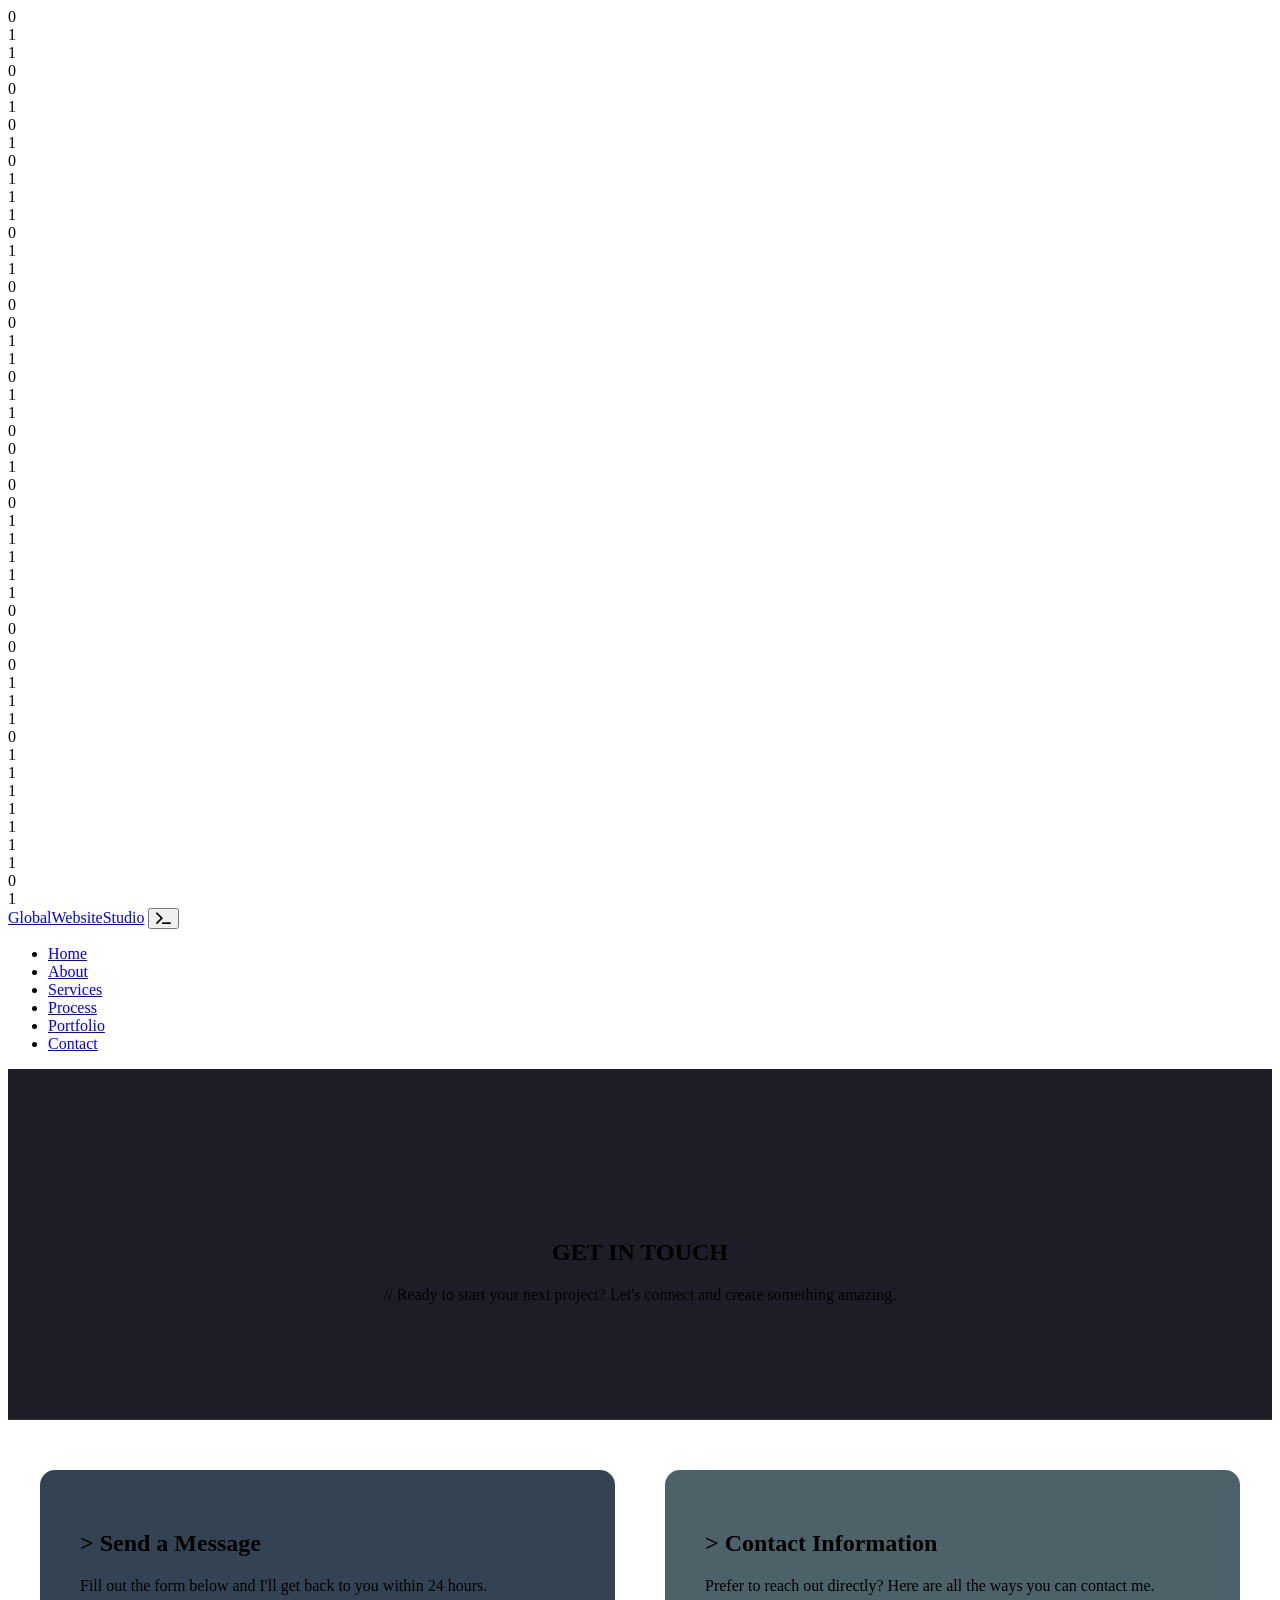
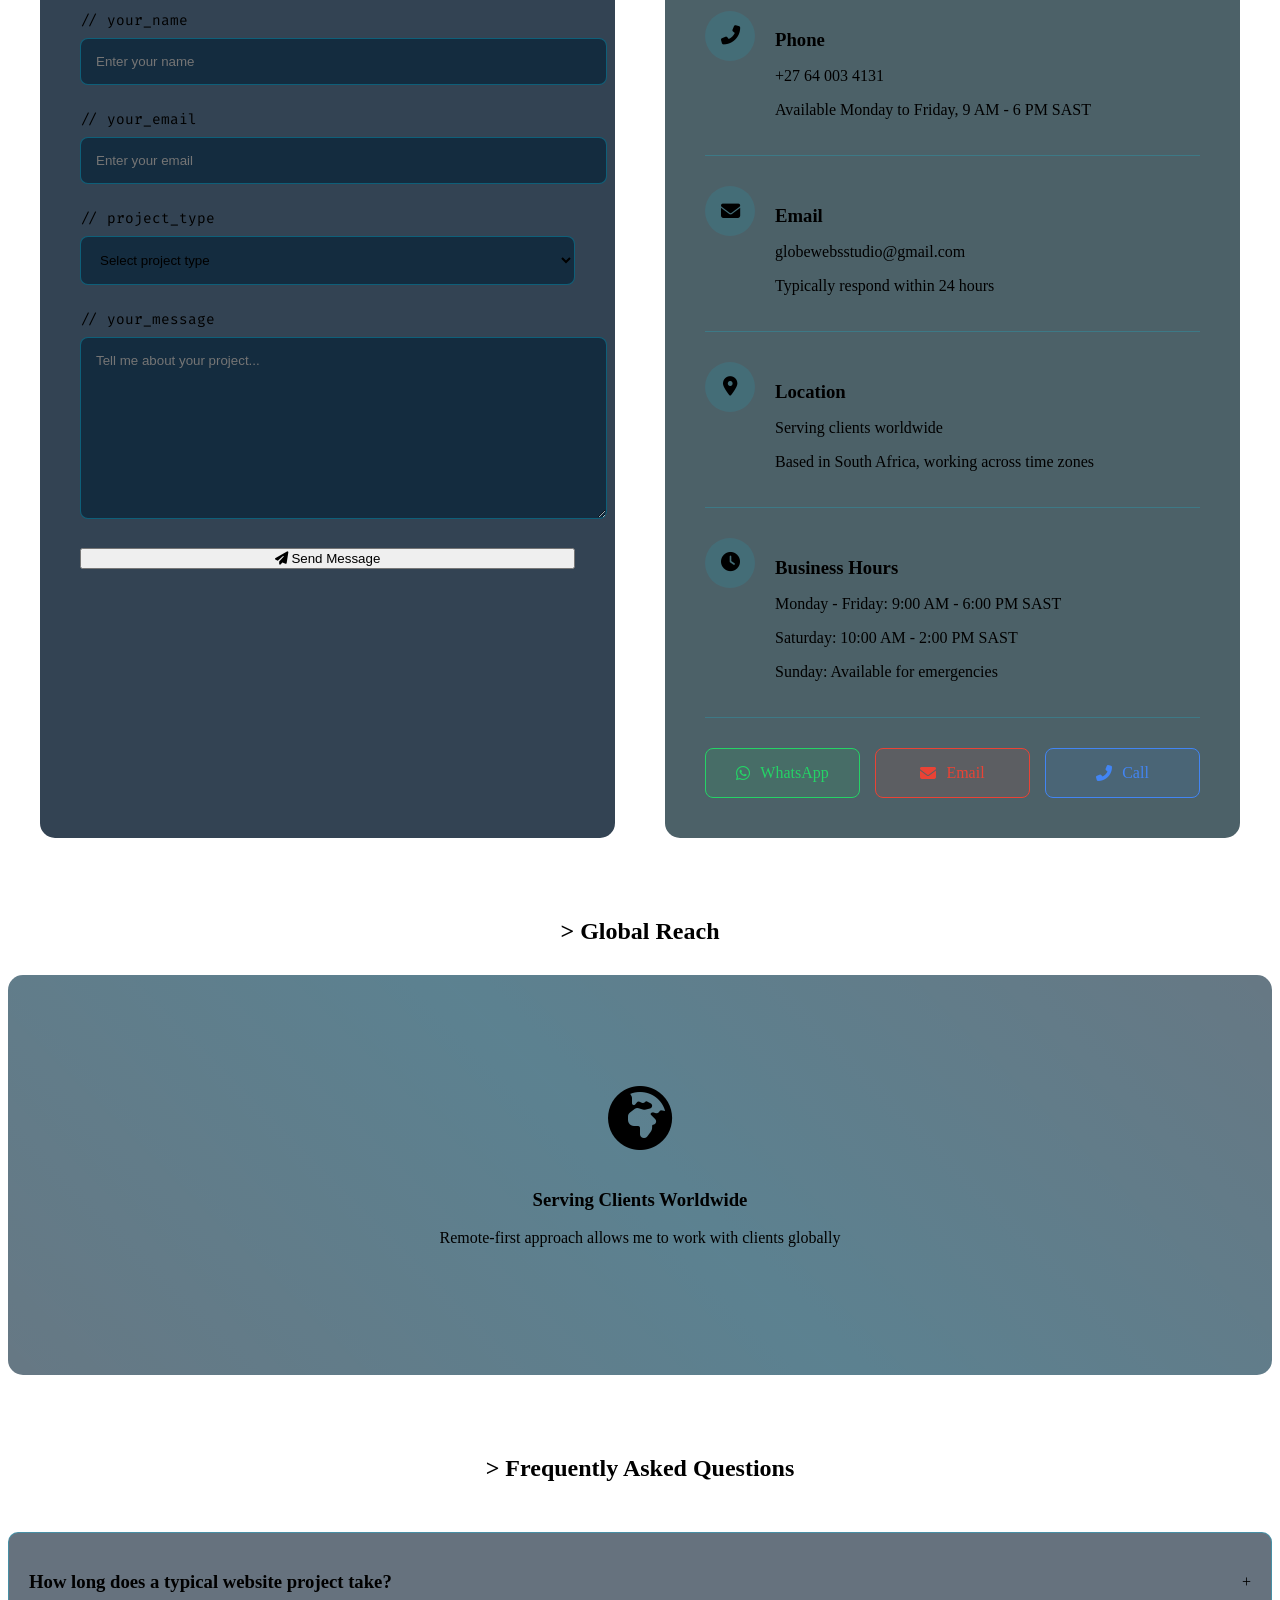
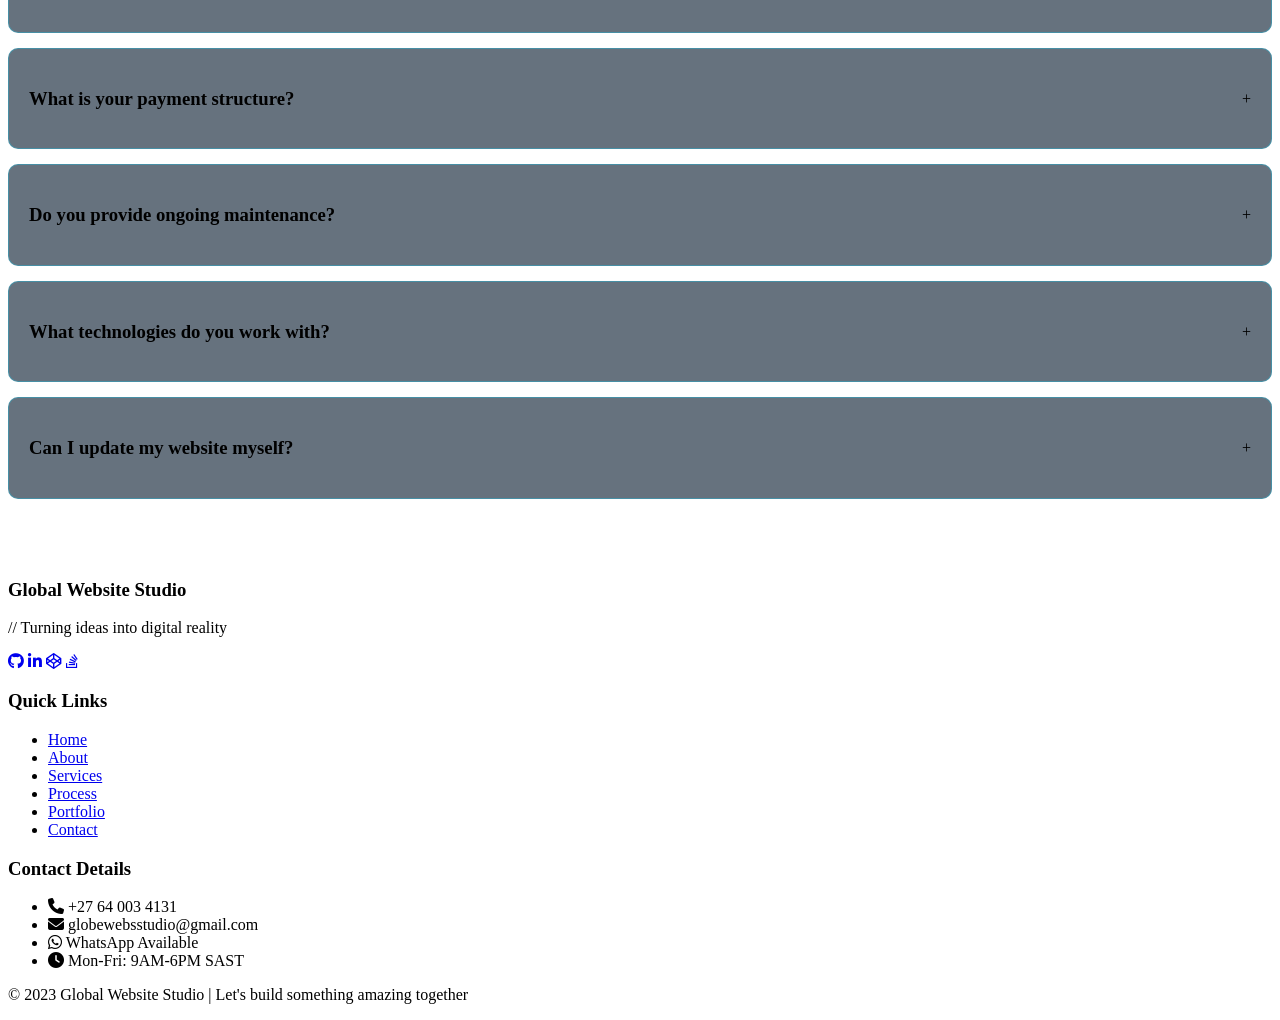
==== contact.html @ 704c9db8 "contact.html Signed-off-by: jeffreylondon8-crypto <jeffreylondon8@gmail.com>" ====
<!DOCTYPE html>
<html lang="en">
<head>
    <meta charset="UTF-8">
    <meta name="viewport" content="width=device-width, initial-scale=1.0">
    <title>Contact | Global Website Studio</title>
    <link rel="stylesheet" href="https://cdnjs.cloudflare.com/ajax/libs/font-awesome/6.4.0/css/all.min.css">
    <link href="https://fonts.googleapis.com/css2?family=Fira+Code:wght@300;400;500;600;700&family=Orbitron:wght@400;500;700;900&display=swap" rel="stylesheet">
    <link rel="stylesheet" href="style.css">
    <style>
        /* Contact Page Specific Styles */
        .contact-hero {
            background: linear-gradient(rgba(5, 5, 16, 0.9), rgba(5, 5, 16, 0.9)),
                        url('https://images.unsplash.com/photo-1531746790731-6c087fecd65a?auto=format&fit=crop&w=1600&q=80');
            background-size: cover;
            background-position: center;
            padding: 150px 0 100px;
            text-align: center;
            position: relative;
        }
        
        .contact-container {
            display: grid;
            grid-template-columns: 1fr 1fr;
            gap: 50px;
            margin: 50px auto;
            max-width: 1200px;
        }
        
        @media (max-width: 768px) {
            .contact-container {
                grid-template-columns: 1fr;
            }
        }
        
        .contact-form-container {
            background: rgba(0, 20, 40, 0.8);
            border: 2px solid var(--primary);
            border-radius: 15px;
            padding: 40px;
            position: relative;
            overflow: hidden;
        }
        
        .contact-form-container::before {
            content: '';
            position: absolute;
            top: 0;
            left: 0;
            right: 0;
            height: 3px;
            background: linear-gradient(90deg, var(--primary), var(--neon), var(--matrix));
            animation: rgb-flow 3s linear infinite;
        }
        
        .form-group {
            margin-bottom: 25px;
        }
        
        .form-label {
            display: block;
            margin-bottom: 8px;
            color: var(--primary);
            font-family: 'Fira Code', monospace;
            font-size: 0.9rem;
        }
        
        .form-input {
            width: 100%;
            padding: 15px;
            background: rgba(0, 30, 50, 0.6);
            border: 1px solid rgba(0, 212, 255, 0.3);
            border-radius: 8px;
            color: var(--light);
            font-family: 'Segoe UI', sans-serif;
            transition: all 0.3s ease;
        }
        
        .form-input:focus {
            outline: none;
            border-color: var(--primary);
            box-shadow: 0 0 15px rgba(0, 212, 255, 0.2);
        }
        
        .form-textarea {
            min-height: 150px;
            resize: vertical;
        }
        
        .contact-info-container {
            background: rgba(0, 30, 40, 0.7);
            border: 2px solid var(--matrix);
            border-radius: 15px;
            padding: 40px;
        }
        
        .contact-method {
            display: flex;
            align-items: flex-start;
            margin-bottom: 30px;
            padding-bottom: 20px;
            border-bottom: 1px solid rgba(0, 212, 255, 0.2);
        }
        
        .contact-icon {
            width: 50px;
            height: 50px;
            background: rgba(0, 212, 255, 0.1);
            border-radius: 50%;
            display: flex;
            align-items: center;
            justify-content: center;
            margin-right: 20px;
            color: var(--primary);
            font-size: 1.2rem;
            flex-shrink: 0;
        }
        
        .contact-details h3 {
            color: var(--primary);
            margin-bottom: 5px;
        }
        
        .contact-link {
            color: var(--light);
            text-decoration: none;
            transition: color 0.3s ease;
        }
        
        .contact-link:hover {
            color: var(--primary);
        }
        
        .social-contact {
            display: flex;
            gap: 15px;
            margin-top: 30px;
            flex-wrap: wrap;
        }
        
        .social-contact-btn {
            flex: 1;
            min-width: 120px;
            display: flex;
            align-items: center;
            justify-content: center;
            gap: 10px;
            padding: 15px;
            border-radius: 8px;
            text-decoration: none;
            transition: all 0.3s ease;
            border: 1px solid transparent;
        }
        
        .social-contact-btn.whatsapp {
            background: rgba(37, 211, 102, 0.1);
            border-color: #25D366;
            color: #25D366;
        }
        
        .social-contact-btn.email {
            background: rgba(234, 67, 53, 0.1);
            border-color: #EA4335;
            color: #EA4335;
        }
        
        .social-contact-btn.call {
            background: rgba(66, 133, 244, 0.1);
            border-color: #4285F4;
            color: #4285F4;
        }
        
        .social-contact-btn:hover {
            transform: translateY(-3px);
            box-shadow: 0 10px 20px rgba(0, 0, 0, 0.2);
        }
        
        .map-section {
            margin: 80px 0;
        }
        
        .map-placeholder {
            height: 400px;
            background: rgba(0, 30, 50, 0.6);
            border: 2px solid var(--primary);
            border-radius: 15px;
            display: flex;
            align-items: center;
            justify-content: center;
            position: relative;
            overflow: hidden;
        }
        
        .map-placeholder::before {
            content: '';
            position: absolute;
            top: 0;
            left: 0;
            right: 0;
            bottom: 0;
            background: linear-gradient(45deg, 
                transparent 0%, 
                rgba(0, 212, 255, 0.1) 50%, 
                transparent 100%);
            animation: scan 4s linear infinite;
        }
        
        .faq-section {
            margin: 80px 0;
        }
        
        .faq-item {
            background: rgba(0, 20, 40, 0.6);
            border: 1px solid rgba(0, 212, 255, 0.3);
            border-radius: 10px;
            margin-bottom: 15px;
            overflow: hidden;
        }
        
        .faq-question {
            padding: 20px;
            cursor: pointer;
            display: flex;
            justify-content: space-between;
            align-items: center;
            transition: all 0.3s ease;
        }
        
        .faq-question:hover {
            background: rgba(0, 212, 255, 0.1);
        }
        
        .faq-answer {
            padding: 0 20px;
            max-height: 0;
            overflow: hidden;
            transition: max-height 0.3s ease, padding 0.3s ease;
        }
        
        .faq-item.active .faq-answer {
            padding: 20px;
            max-height: 500px;
        }
        
        .faq-item.active .faq-toggle {
            transform: rotate(45deg);
        }
        
        .faq-toggle {
            transition: transform 0.3s ease;
            color: var(--primary);
        }
    </style>
</head>
<body>
    <!-- Binary Rain Effect -->
    <div class="binary-rain" id="binaryRain"></div>
    <div class="cyber-grid"></div>
    
    <!-- Header -->
    <header class="neon-border">
        <div class="container header-container">
            <a href="index.html" class="logo terminal-text">Global<span class="matrix-text">Website</span>Studio</a>
            <button class="mobile-menu-btn">
                <i class="fas fa-terminal"></i>
            </button>
            <nav>
                <ul>
                    <li><a href="index.html">Home</a></li>
                    <li><a href="about.html">About</a></li>
                    <li><a href="services.html">Services</a></li>
                    <li><a href="process.html">Process</a></li>
                    <li><a href="portfolio.html">Portfolio</a></li>
                    <li><a href="contact.html" class="active">Contact</a></li>
                </ul>
            </nav>
        </div>
    </header>

    <!-- Contact Hero -->
    <section class="contact-hero">
        <div class="container">
            <h1 class="glitch" data-text="GET IN TOUCH">GET IN TOUCH</h1>
            <p class="terminal-text">// Ready to start your next project? Let's connect and create something amazing.</p>
        </div>
    </section>

    <!-- Contact Form & Info -->
    <section class="container">
        <div class="contact-container">
            <!-- Contact Form -->
            <div class="contact-form-container">
                <h2 class="terminal-text">> Send a Message</h2>
                <p>Fill out the form below and I'll get back to you within 24 hours.</p>
                
                <form id="contactForm">
                    <div class="form-group">
                        <label class="form-label">// your_name</label>
                        <input type="text" class="form-input" placeholder="Enter your name" required>
                    </div>
                    
                    <div class="form-group">
                        <label class="form-label">// your_email</label>
                        <input type="email" class="form-input" placeholder="Enter your email" required>
                    </div>
                    
                    <div class="form-group">
                        <label class="form-label">// project_type</label>
                        <select class="form-input" required>
                            <option value="">Select project type</option>
                            <option value="website">Website Development</option>
                            <option value="ecommerce">E-commerce Store</option>
                            <option value="design">UI/UX Design</option>
                            <option value="branding">Brand Identity</option>
                            <option value="other">Other</option>
                        </select>
                    </div>
                    
                    <div class="form-group">
                        <label class="form-label">// your_message</label>
                        <textarea class="form-input form-textarea" placeholder="Tell me about your project..." required></textarea>
                    </div>
                    
                    <div class="form-group">
                        <button type="submit" class="btn" style="width: 100%;">
                            <i class="fas fa-paper-plane"></i> Send Message
                        </button>
                    </div>
                </form>
            </div>
            
            <!-- Contact Information -->
            <div class="contact-info-container">
                <h2 class="terminal-text">> Contact Information</h2>
                <p>Prefer to reach out directly? Here are all the ways you can contact me.</p>
                
                <div class="contact-method">
                    <div class="contact-icon">
                        <i class="fas fa-phone-alt"></i>
                    </div>
                    <div class="contact-details">
                        <h3>Phone</h3>
                        <p><a href="tel:+27640034131" class="contact-link">+27 64 003 4131</a></p>
                        <p>Available Monday to Friday, 9 AM - 6 PM SAST</p>
                    </div>
                </div>
                
                <div class="contact-method">
                    <div class="contact-icon">
                        <i class="fas fa-envelope"></i>
                    </div>
                    <div class="contact-details">
                        <h3>Email</h3>
                        <p><a href="mailto:globewebsstudio@gmail.com" class="contact-link">globewebsstudio@gmail.com</a></p>
                        <p>Typically respond within 24 hours</p>
                    </div>
                </div>
                
                <div class="contact-method">
                    <div class="contact-icon">
                        <i class="fas fa-map-marker-alt"></i>
                    </div>
                    <div class="contact-details">
                        <h3>Location</h3>
                        <p>Serving clients worldwide</p>
                        <p>Based in South Africa, working across time zones</p>
                    </div>
                </div>
                
                <div class="contact-method">
                    <div class="contact-icon">
                        <i class="fas fa-clock"></i>
                    </div>
                    <div class="contact-details">
                        <h3>Business Hours</h3>
                        <p>Monday - Friday: 9:00 AM - 6:00 PM SAST</p>
                        <p>Saturday: 10:00 AM - 2:00 PM SAST</p>
                        <p>Sunday: Available for emergencies</p>
                    </div>
                </div>
                
                <!-- Quick Contact Buttons -->
                <div class="social-contact">
                    <a href="https://wa.me/27640034131" class="social-contact-btn whatsapp">
                        <i class="fab fa-whatsapp"></i>
                        WhatsApp
                    </a>
                    <a href="mailto:globewebsstudio@gmail.com" class="social-contact-btn email">
                        <i class="fas fa-envelope"></i>
                        Email
                    </a>
                    <a href="tel:+27640034131" class="social-contact-btn call">
                        <i class="fas fa-phone-alt"></i>
                        Call
                    </a>
                </div>
            </div>
        </div>
    </section>

    <!-- Map Section -->
    <section class="container map-section">
        <h2 class="terminal-text" style="text-align: center; margin-bottom: 30px;">> Global Reach</h2>
        <div class="map-placeholder">
            <div style="text-align: center; z-index: 2;">
                <i class="fas fa-globe-africa" style="font-size: 4rem; color: var(--primary); margin-bottom: 20px;"></i>
                <h3 class="terminal-text">Serving Clients Worldwide</h3>
                <p>Remote-first approach allows me to work with clients globally</p>
            </div>
        </div>
    </section>

    <!-- FAQ Section -->
    <section class="container faq-section">
        <h2 class="terminal-text" style="text-align: center; margin-bottom: 50px;">> Frequently Asked Questions</h2>
        
        <div class="faq-list">
            <div class="faq-item">
                <div class="faq-question">
                    <h3>How long does a typical website project take?</h3>
                    <span class="faq-toggle">+</span>
                </div>
                <div class="faq-answer">
                    <p>Timelines vary based on project complexity. A basic website typically takes 2-3 weeks, while larger e-commerce projects can take 4-8 weeks. I provide detailed timelines during our initial consultation.</p>
                </div>
            </div>
            
            <div class="faq-item">
                <div class="faq-question">
                    <h3>What is your payment structure?</h3>
                    <span class="faq-toggle">+</span>
                </div>
                <div class="faq-answer">
                    <p>I require a 50% deposit to begin work, with the remaining 50% due upon project completion. For larger projects, I offer milestone-based payments.</p>
                </div>
            </div>
            
            <div class="faq-item">
                <div class="faq-question">
                    <h3>Do you provide ongoing maintenance?</h3>
                    <span class="faq-toggle">+</span>
                </div>
                <div class="faq-answer">
                    <p>Yes! I offer monthly maintenance plans that include updates, security monitoring, backups, and technical support. These start at R500/month.</p>
                </div>
            </div>
            
            <div class="faq-item">
                <div class="faq-question">
                    <h3>What technologies do you work with?</h3>
                    <span class="faq-toggle">+</span>
                </div>
                <div class="faq-answer">
                    <p>HTML5, CSS3, JavaScript (React, Vue), Node.js, Python, various CMS platforms (WordPress, Shopify), and database systems. I choose the best technology stack for each specific project.</p>
                </div>
            </div>
            
            <div class="faq-item">
                <div class="faq-question">
                    <h3>Can I update my website myself?</h3>
                    <span class="faq-toggle">+</span>
                </div>
                <div class="faq-answer">
                    <p>Absolutely! I provide training and documentation so you can manage content yourself. For more complex updates, I'm available for support.</p>
                </div>
            </div>
        </div>
    </section>

    <!-- Footer -->
    <footer>
        <div class="container">
            <div class="footer-container">
                <div class="footer-column">
                    <h3 class="terminal-text">Global Website Studio</h3>
                    <p>// Turning ideas into digital reality</p>
                    <div class="social-links">
                        <a href="#"><i class="fab fa-github"></i></a>
                        <a href="#"><i class="fab fa-linkedin-in"></i></a>
                        <a href="#"><i class="fab fa-codepen"></i></a>
                        <a href="#"><i class="fab fa-stack-overflow"></i></a>
                    </div>
                </div>
                <div class="footer-column">
                    <h3 class="terminal-text">Quick Links</h3>
                    <ul>
                        <li><a href="index.html">Home</a></li>
                        <li><a href="about.html">About</a></li>
                        <li><a href="services.html">Services</a></li>
                        <li><a href="process.html">Process</a></li>
                        <li><a href="portfolio.html">Portfolio</a></li>
                        <li><a href="contact.html">Contact</a></li>
                    </ul>
                </div>
                <div class="footer-column">
                    <h3 class="terminal-text">Contact Details</h3>
                    <ul>
                        <li><i class="fas fa-phone"></i> +27 64 003 4131</li>
                        <li><i class="fas fa-envelope"></i> globewebsstudio@gmail.com</li>
                        <li><i class="fab fa-whatsapp"></i> WhatsApp Available</li>
                        <li><i class="fas fa-clock"></i> Mon-Fri: 9AM-6PM SAST</li>
                    </ul>
                </div>
            </div>
            <div class="copyright">
                <p class="terminal-text">© 2023 Global Website Studio | Let's build something amazing together</p>
            </div>
        </div>
    </footer>

    <script src="script.js"></script>
    <script>
        document.addEventListener('DOMContentLoaded', function() {
            // Create binary rain
            function createBinaryRain() {
                const container = document.getElementById('binaryRain');
                const digits = '01';
                
                for(let i = 0; i < 50; i++) {
                    const digit = document.createElement('div');
                    digit.className = 'binary-digit';
                    digit.textContent = digits[Math.floor(Math.random() * digits.length)];
                    digit.style.left = Math.random() * 100 + 'vw';
                    digit.style.animationDuration = (Math.random() * 10 + 5) + 's';
                    digit.style.animationDelay = Math.random() * 5 + 's';
                    container.appendChild(digit);
                }
            }
            
            createBinaryRain();
            
            // FAQ Toggle
            const faqQuestions = document.querySelectorAll('.faq-question');
            faqQuestions.forEach(question => {
                question.addEventListener('click', function() {
                    const faqItem = this.parentElement;
                    faqItem.classList.toggle('active');
                });
            });
            
            // Contact Form Submission
            const contactForm = document.getElementById('contactForm');
            if (contactForm) {
                contactForm.addEventListener('submit', function(e) {
                    e.preventDefault();
                    
                    // Get form data
                    const formData = new FormData(this);
                    const data = Object.fromEntries(formData);
                    
                    // Show success message
                    alert('Message sent successfully! I\'ll get back to you within 24 hours.');
                    
                    // Reset form
                    this.reset();
                    
                    // In a real application, you would send this data to a server
                    console.log('Form submitted:', data);
                });
            }
            
            // Add animation to contact buttons
            const contactButtons = document.querySelectorAll('.social-contact-btn');
            contactButtons.forEach(btn => {
                btn.addEventListener('mouseenter', function() {
                    this.style.transform = 'translateY(-3px)';
                });
                
                btn.addEventListener('mouseleave', function() {
                    this.style.transform = 'translateY(0)';
                });
            });
        });
    </script>
</body>
</html>
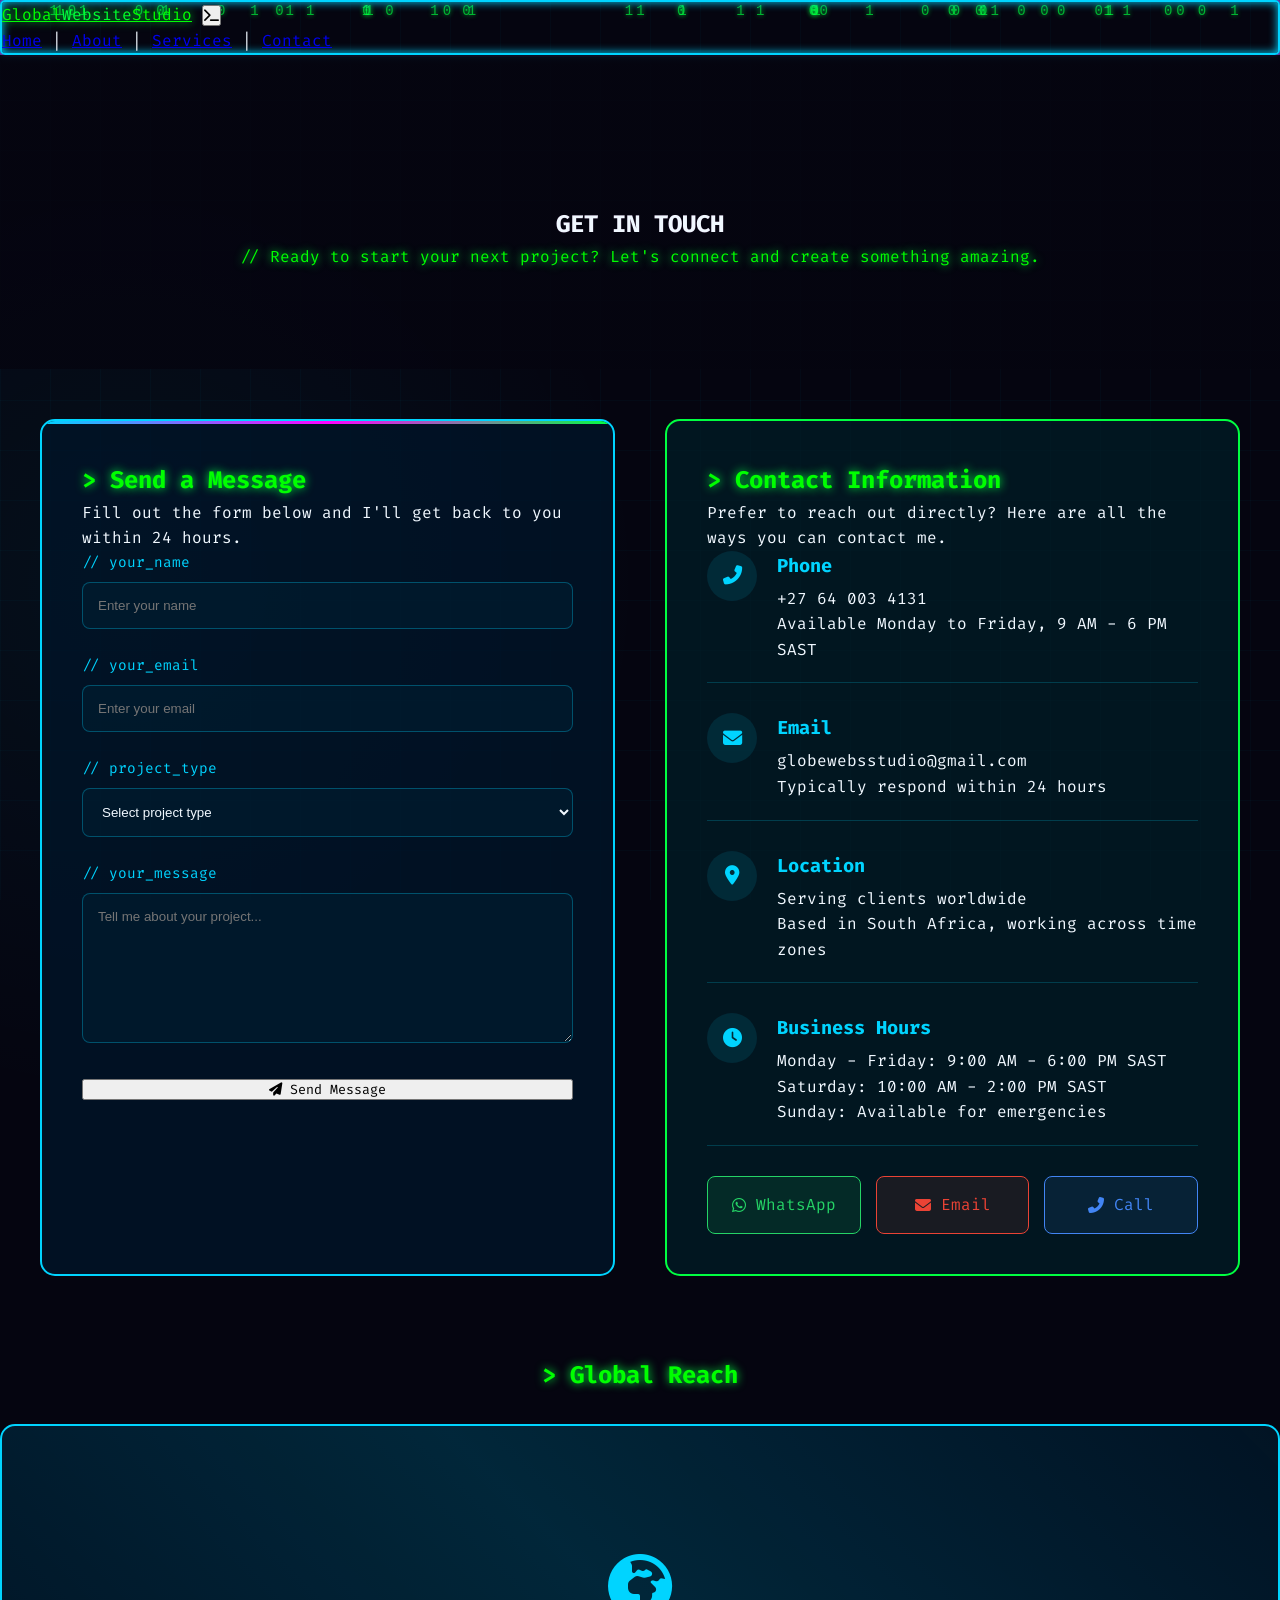
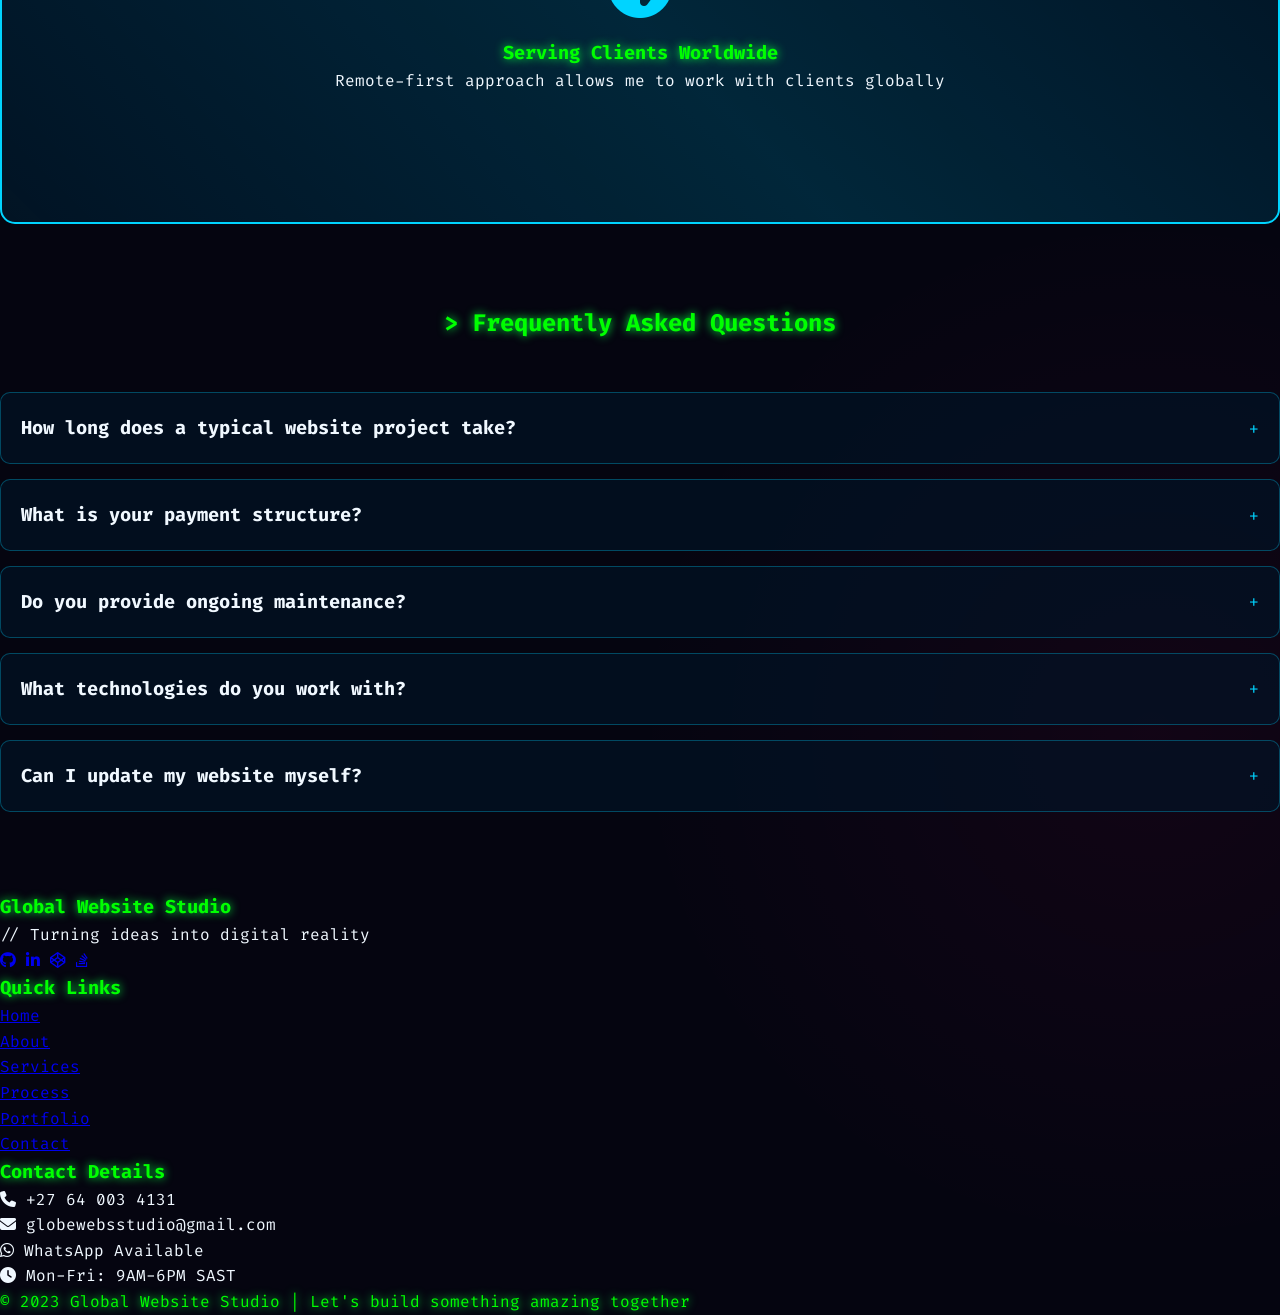
==== commit 5e27597c: "contact.html Signed-off-by: jeffreylondon8-crypto <jeffreylondon8@gmail.com>" ====
--- a/contact.html
+++ b/contact.html
@@ -264,16 +264,19 @@
             <button class="mobile-menu-btn">
                 <i class="fas fa-terminal"></i>
             </button>
-            <nav>
+          
                 <ul>
-                    <li><a href="index.html">Home</a></li>
-                    <li><a href="about.html">About</a></li>
-                    <li><a href="services.html">Services</a></li>
-                    <li><a href="process.html">Process</a></li>
-                    <li><a href="portfolio.html">Portfolio</a></li>
-                    <li><a href="contact.html" class="active">Contact</a></li>
+                   <nav>
+    <a href="index.html">Home</a>
+    |
+    <a href="about.html">About</a>
+    |
+    <a href="services.html">Services</a>
+    |
+    <a href="contact.html">Contact</a>
+</nav>
                 </ul>
-            </nav>
+            
         </div>
     </header>
 
--- a/style.css
+++ b/style.css
@@ -0,0 +1,207 @@
+/* Geeky Tech Theme */
+* {
+    margin: 0;
+    padding: 0;
+    box-sizing: border-box;
+    font-family: 'Segoe UI', 'Fira Code', 'Courier New', monospace;
+}
+
+:root {
+    --primary: #00d4ff;
+    --secondary: #0066ff;
+    --accent: #00ff9d;
+    --dark: #0a0a0f;
+    --darker: #050510;
+    --light: #f0f8ff;
+    --neon: #ff00ff;
+    --terminal: #00ff00;
+    --matrix: #00ff41;
+    --cyberpunk: #ff0080;
+}
+
+body {
+    background-color: var(--darker);
+    color: var(--light);
+    line-height: 1.6;
+    background-image: 
+        radial-gradient(circle at 10% 20%, rgba(0, 212, 255, 0.05) 0%, transparent 20%),
+        radial-gradient(circle at 90% 80%, rgba(255, 0, 128, 0.05) 0%, transparent 20%);
+    min-height: 100vh;
+}
+
+/* Terminal-like text effect */
+.terminal-text {
+    font-family: 'Fira Code', 'Courier New', monospace;
+    color: var(--terminal);
+    text-shadow: 0 0 10px var(--matrix);
+}
+
+/* Cyber Grid Background */
+.cyber-grid {
+    position: fixed;
+    top: 0;
+    left: 0;
+    width: 100%;
+    height: 100%;
+    background-image: 
+        linear-gradient(rgba(0, 212, 255, 0.1) 1px, transparent 1px),
+        linear-gradient(90deg, rgba(0, 212, 255, 0.1) 1px, transparent 1px);
+    background-size: 50px 50px;
+    z-index: -1;
+    opacity: 0.3;
+}
+
+/* Glitch Effect */
+.glitch {
+    position: relative;
+    display: inline-block;
+}
+
+.glitch::before,
+.glitch::after {
+    content: attr(data-text);
+    position: absolute;
+    top: 0;
+    left: 0;
+    width: 100%;
+    height: 100%;
+}
+
+.glitch::before {
+    animation: glitch-effect 3s infinite linear alternate-reverse;
+    color: var(--neon);
+    z-index: -1;
+}
+
+.glitch::after {
+    animation: glitch-effect 2s infinite linear alternate-reverse;
+    color: var(--cyberpunk);
+    z-index: -2;
+}
+
+@keyframes glitch-effect {
+    0% { clip-path: inset(40% 0 61% 0); transform: translate(-2px, 2px); }
+    5% { clip-path: inset(92% 0 1% 0); transform: translate(1px, -1px); }
+    10% { clip-path: inset(43% 0 1% 0); transform: translate(-1px, 1px); }
+    15% { clip-path: inset(25% 0 58% 0); transform: translate(2px, 2px); }
+    20% { clip-path: inset(54% 0 7% 0); transform: translate(-2px, -2px); }
+    45% { clip-path: inset(58% 0 43% 0); transform: translate(1px, -1px); }
+    50% { clip-path: inset(98% 0 1% 0); transform: translate(-1px, 2px); }
+    55% { clip-path: inset(75% 0 6% 0); transform: translate(2px, 1px); }
+    60% { clip-path: inset(46% 0 45% 0); transform: translate(-2px, -1px); }
+    75% { clip-path: inset(20% 0 60% 0); transform: translate(1px, 2px); }
+    80% { clip-path: inset(50% 0 40% 0); transform: translate(-1px, -2px); }
+    85% { clip-path: inset(90% 0 5% 0); transform: translate(2px, -1px); }
+    90% { clip-path: inset(30% 0 60% 0); transform: translate(-2px, 1px); }
+    95% { clip-path: inset(70% 0 20% 0); transform: translate(1px, -2px); }
+    100% { clip-path: inset(10% 0 80% 0); transform: translate(-1px, 2px); }
+}
+
+/* Binary Rain Effect */
+.binary-rain {
+    position: fixed;
+    top: 0;
+    left: 0;
+    width: 100%;
+    height: 100%;
+    pointer-events: none;
+    z-index: -1;
+    overflow: hidden;
+}
+
+.binary-digit {
+    position: absolute;
+    color: var(--matrix);
+    font-family: 'Courier New', monospace;
+    font-size: 14px;
+    animation: fall linear infinite;
+    opacity: 0.7;
+    text-shadow: 0 0 5px var(--matrix);
+}
+
+@keyframes fall {
+    to { transform: translateY(100vh); }
+}
+
+/* Neon Borders */
+.neon-border {
+    border: 2px solid var(--primary);
+    box-shadow: 
+        0 0 10px var(--primary),
+        inset 0 0 10px var(--primary);
+    border-radius: 5px;
+    position: relative;
+}
+
+.neon-border::before {
+    content: '';
+    position: absolute;
+    top: -4px;
+    left: -4px;
+    right: -4px;
+    bottom: -4px;
+    border: 2px solid var(--neon);
+    border-radius: 8px;
+    z-index: -1;
+    opacity: 0.5;
+    animation: pulse 2s infinite;
+}
+
+@keyframes pulse {
+    0%, 100% { opacity: 0.3; }
+    50% { opacity: 0.8; }
+}
+
+/* Matrix Text Effect */
+.matrix-text {
+    background: linear-gradient(90deg, var(--matrix), var(--terminal));
+    -webkit-background-clip: text;
+    background-clip: text;
+    color: transparent;
+    animation: matrix-flow 20s linear infinite;
+    background-size: 200% auto;
+}
+
+@keyframes matrix-flow {
+    0% { background-position: 0% center; }
+    100% { background-position: 200% center; }
+}
+
+/* Hacker Terminal */
+.hacker-terminal {
+    background-color: rgba(0, 20, 0, 0.9);
+    border: 2px solid var(--matrix);
+    border-radius: 10px;
+    padding: 20px;
+    font-family: 'Fira Code', monospace;
+    color: var(--terminal);
+    text-shadow: 0 0 5px var(--matrix);
+    position: relative;
+    overflow: hidden;
+}
+
+.hacker-terminal::before {
+    content: '>';
+    position: absolute;
+    left: 10px;
+    top: 20px;
+    color: var(--terminal);
+    animation: blink 1s infinite;
+}
+
+@keyframes blink {
+    0%, 100% { opacity: 1; }
+    50% { opacity: 0; }
+}
+
+/* Responsive Design */
+@media (max-width: 768px) {
+    .neon-border::before {
+        display: none;
+    }
+    
+    .glitch::before,
+    .glitch::after {
+        display: none;
+    }
+}
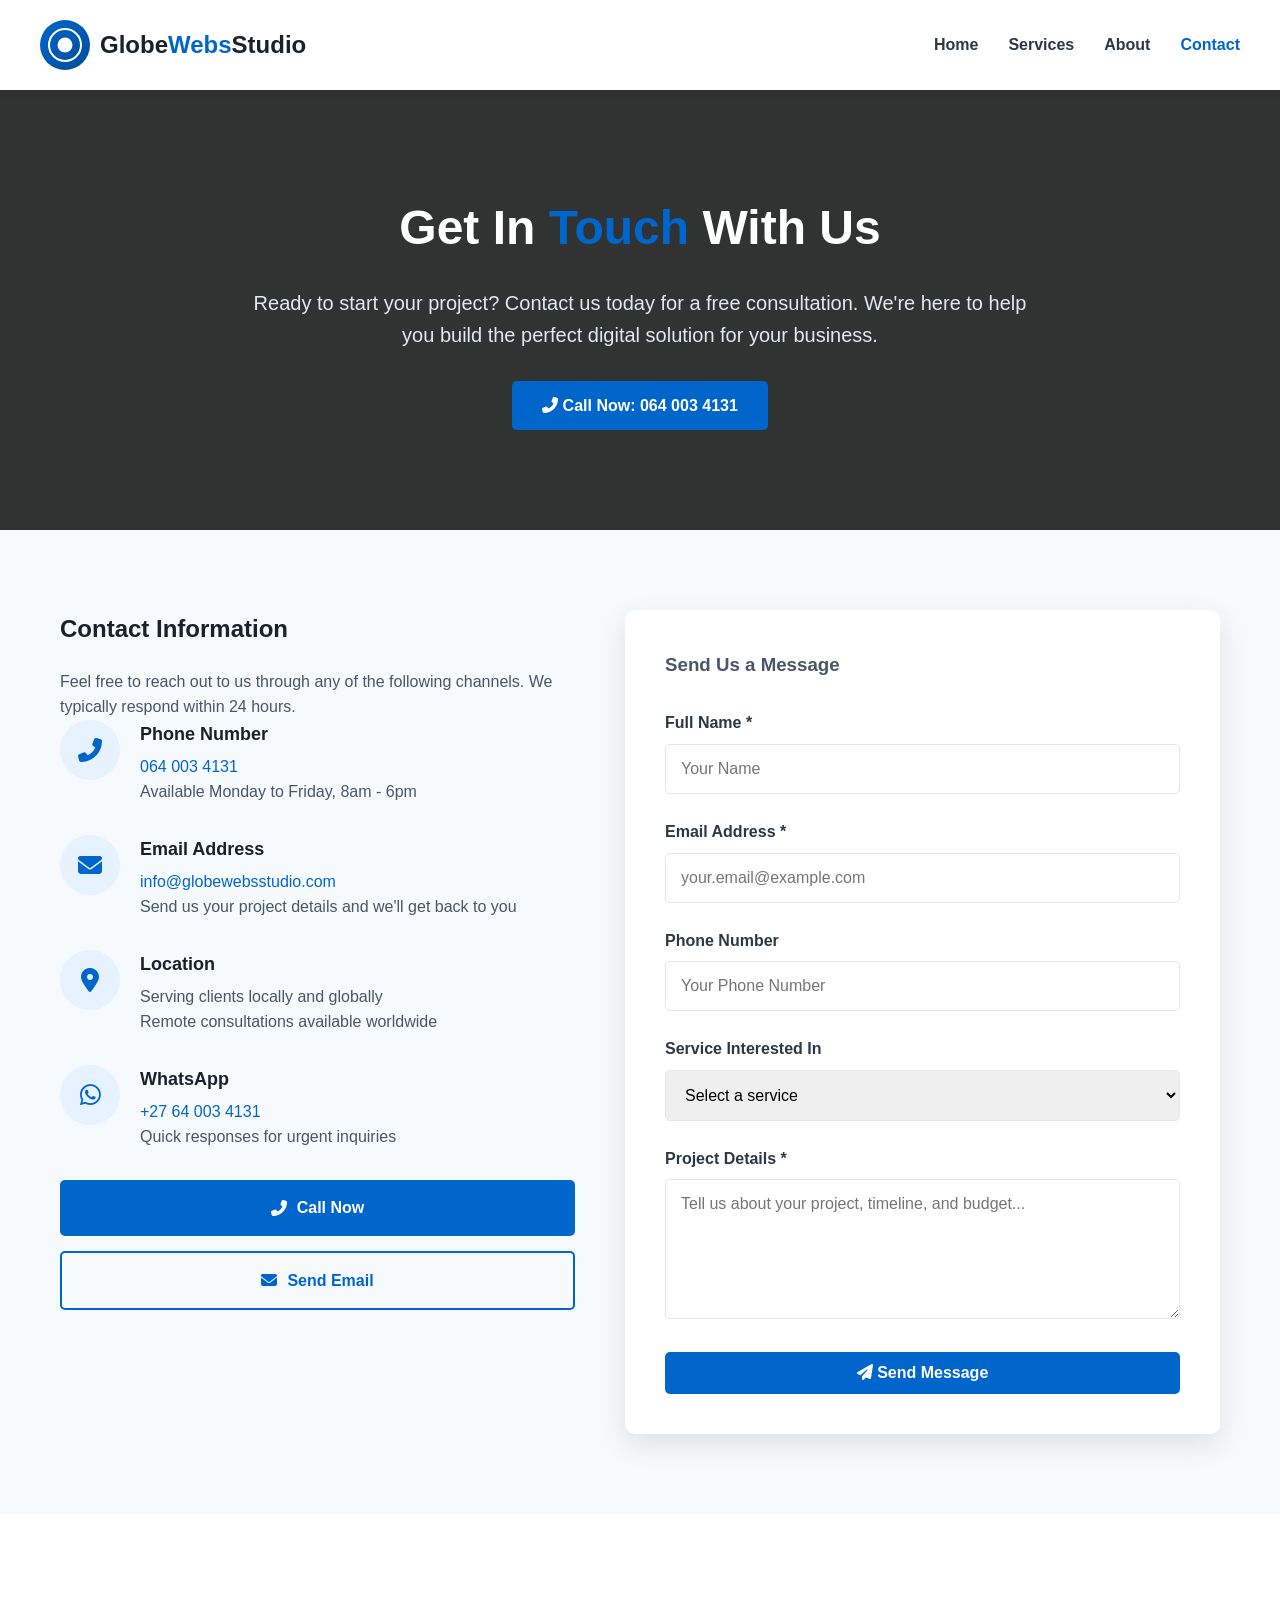
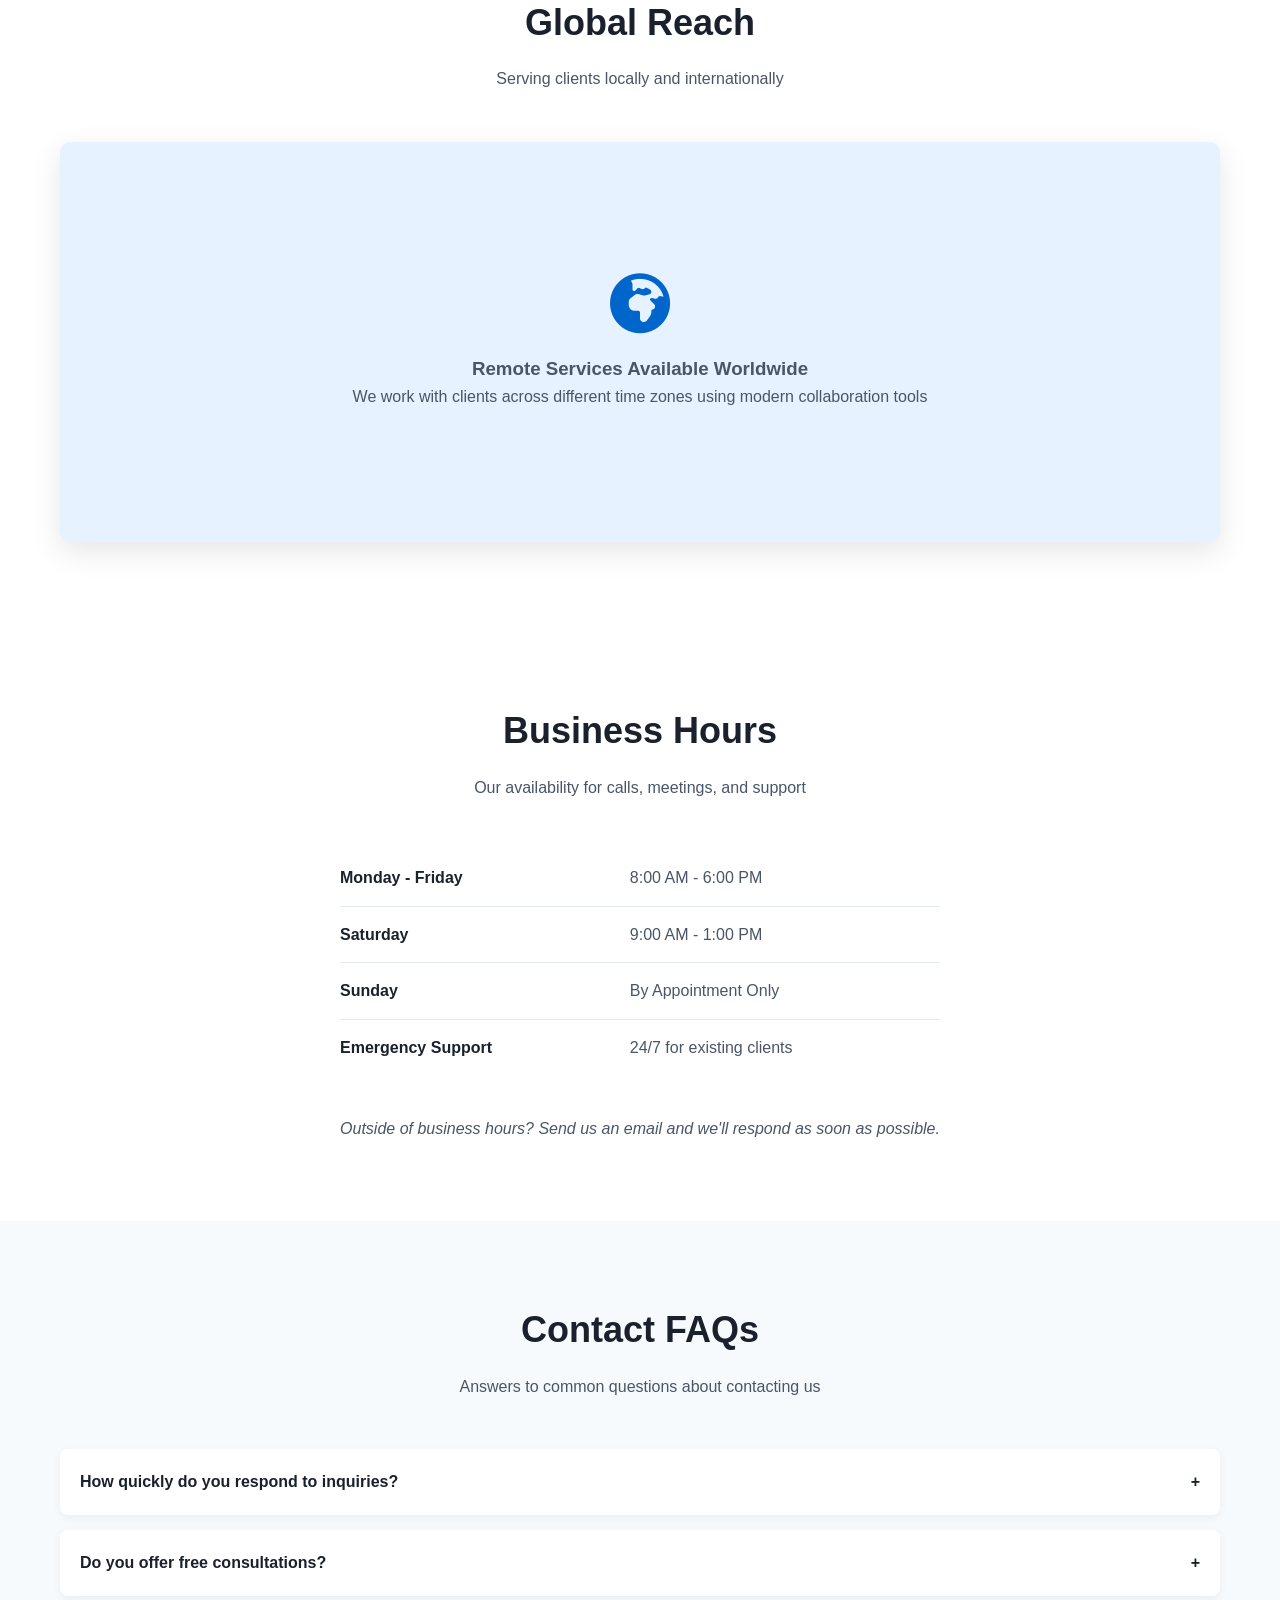
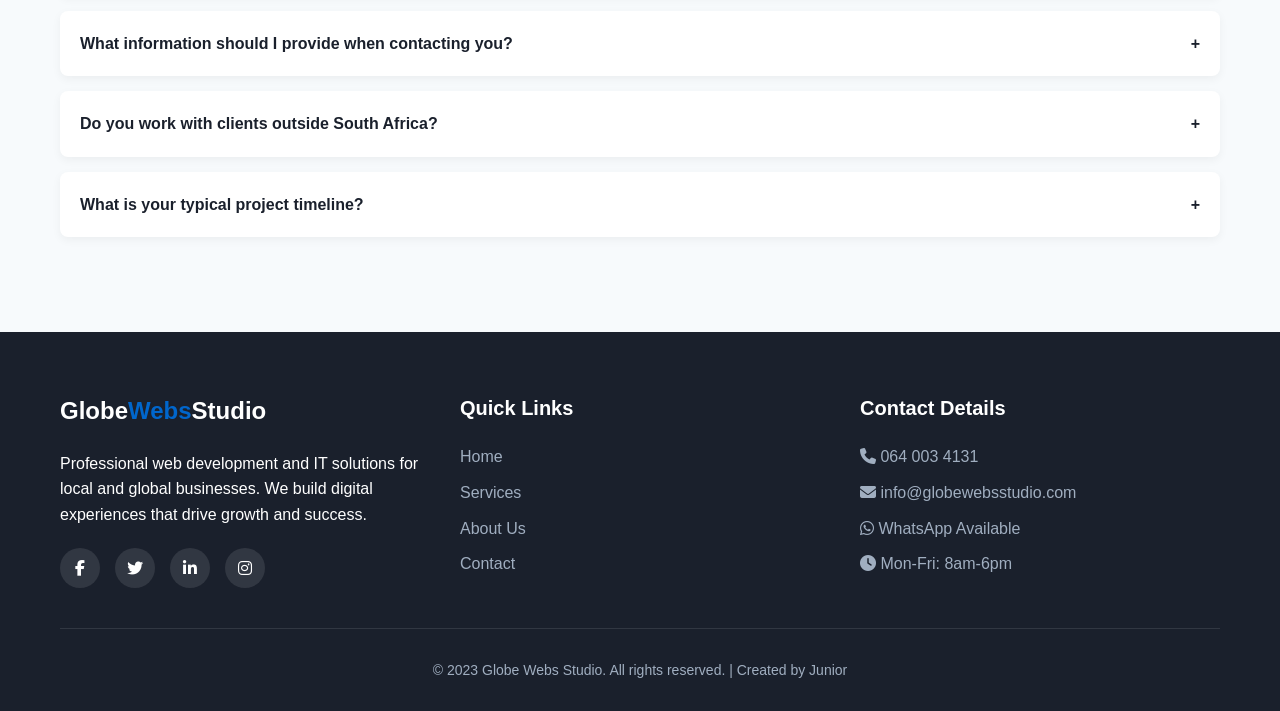
==== commit 4444297a: "contact.html Signed-off-by: jeffreylondon8-crypto <jeffreylondon8@gmail.com>" ====
--- a/contact.html
+++ b/contact.html
@@ -3,218 +3,382 @@
 <head>
     <meta charset="UTF-8">
     <meta name="viewport" content="width=device-width, initial-scale=1.0">
-    <title>Contact | Global Website Studio</title>
+    <title>Contact Us | Globe Webs Studio</title>
     <link rel="stylesheet" href="https://cdnjs.cloudflare.com/ajax/libs/font-awesome/6.4.0/css/all.min.css">
-    <link href="https://fonts.googleapis.com/css2?family=Fira+Code:wght@300;400;500;600;700&family=Orbitron:wght@400;500;700;900&display=swap" rel="stylesheet">
-    <link rel="stylesheet" href="style.css">
     <style>
-        /* Contact Page Specific Styles */
-        .contact-hero {
-            background: linear-gradient(rgba(5, 5, 16, 0.9), rgba(5, 5, 16, 0.9)),
-                        url('https://images.unsplash.com/photo-1531746790731-6c087fecd65a?auto=format&fit=crop&w=1600&q=80');
+        :root {
+            --primary-blue: #0066cc;
+            --dark-blue: #004c99;
+            --light-blue: #e6f2ff;
+            --gray: #4a5568;
+            --light-gray: #f7fafc;
+            --dark-gray: #2d3748;
+            --black: #1a202c;
+            --white: #ffffff;
+        }
+        
+        * {
+            margin: 0;
+            padding: 0;
+            box-sizing: border-box;
+            font-family: 'Segoe UI', Tahoma, Geneva, Verdana, sans-serif;
+        }
+        
+        body {
+            line-height: 1.6;
+            color: var(--gray);
+            background-color: var(--light-gray);
+        }
+        
+        .container {
+            width: 100%;
+            max-width: 1200px;
+            margin: 0 auto;
+            padding: 0 20px;
+        }
+        
+        /* Header & Navigation */
+        header {
+            background-color: var(--white);
+            box-shadow: 0 2px 10px rgba(0, 0, 0, 0.1);
+            position: sticky;
+            top: 0;
+            z-index: 1000;
+        }
+        
+        .header-container {
+            display: flex;
+            justify-content: space-between;
+            align-items: center;
+            padding: 20px 0;
+        }
+        
+        .logo {
+            display: flex;
+            align-items: center;
+            text-decoration: none;
+        }
+        
+        .logo-icon {
+            width: 50px;
+            height: 50px;
+            background: linear-gradient(135deg, var(--primary-blue), var(--dark-blue));
+            border-radius: 50%;
+            position: relative;
+            margin-right: 10px;
+        }
+        
+        .logo-icon::before {
+            content: "";
+            position: absolute;
+            top: 50%;
+            left: 50%;
+            transform: translate(-50%, -50%);
+            width: 30px;
+            height: 30px;
+            border: 2px solid var(--white);
+            border-radius: 50%;
+        }
+        
+        .logo-icon::after {
+            content: "";
+            position: absolute;
+            top: 50%;
+            left: 50%;
+            transform: translate(-50%, -50%);
+            width: 15px;
+            height: 15px;
+            background-color: var(--white);
+            border-radius: 50%;
+        }
+        
+        .logo-text {
+            font-size: 24px;
+            font-weight: 700;
+            color: var(--black);
+        }
+        
+        .logo-text span {
+            color: var(--primary-blue);
+        }
+        
+        nav ul {
+            display: flex;
+            list-style: none;
+        }
+        
+        nav ul li {
+            margin-left: 30px;
+        }
+        
+        nav ul li a {
+            text-decoration: none;
+            color: var(--dark-gray);
+            font-weight: 600;
+            font-size: 16px;
+            transition: color 0.3s;
+        }
+        
+        nav ul li a:hover {
+            color: var(--primary-blue);
+        }
+        
+        nav ul li a.active {
+            color: var(--primary-blue);
+        }
+        
+        .mobile-menu-btn {
+            display: none;
+            background: none;
+            border: none;
+            font-size: 24px;
+            color: var(--dark-gray);
+            cursor: pointer;
+        }
+        
+        /* Hero Section */
+        .hero {
+            background: linear-gradient(rgba(0, 0, 0, 0.8), rgba(0, 0, 0, 0.8)), url('https://images.unsplash.com/photo-1560472354-b33ff0c44a43?ixlib=rb-4.0.3&ixid=M3wxMjA3fDB8MHxwaG90by1wYWdlfHx8fGVufDB8fHx8fA%3D%3D&auto=format&fit=crop&w=1225&q=80');
             background-size: cover;
             background-position: center;
-            padding: 150px 0 100px;
+            color: var(--white);
+            padding: 100px 0;
             text-align: center;
-            position: relative;
-        }
-        
+        }
+        
+        .hero h1 {
+            font-size: 48px;
+            margin-bottom: 20px;
+        }
+        
+        .hero p {
+            font-size: 20px;
+            max-width: 800px;
+            margin: 0 auto 30px;
+            color: #e2e8f0;
+        }
+        
+        .highlight {
+            color: var(--primary-blue);
+            font-weight: 700;
+        }
+        
+        .btn {
+            display: inline-block;
+            background-color: var(--primary-blue);
+            color: var(--white);
+            padding: 12px 30px;
+            border-radius: 5px;
+            text-decoration: none;
+            font-weight: 600;
+            font-size: 16px;
+            transition: background-color 0.3s;
+            border: none;
+            cursor: pointer;
+        }
+        
+        .btn:hover {
+            background-color: var(--dark-blue);
+        }
+        
+        .btn-outline {
+            background-color: transparent;
+            border: 2px solid var(--primary-blue);
+            color: var(--primary-blue);
+        }
+        
+        .btn-outline:hover {
+            background-color: var(--primary-blue);
+            color: var(--white);
+        }
+        
+        /* Section Styles */
+        .section {
+            padding: 80px 0;
+        }
+        
+        .section-title {
+            text-align: center;
+            margin-bottom: 50px;
+        }
+        
+        .section-title h2 {
+            font-size: 36px;
+            color: var(--black);
+            margin-bottom: 15px;
+        }
+        
+        .section-title p {
+            max-width: 600px;
+            margin: 0 auto;
+            color: var(--gray);
+        }
+        
+        /* Contact Container */
         .contact-container {
-            display: grid;
-            grid-template-columns: 1fr 1fr;
+            display: flex;
             gap: 50px;
-            margin: 50px auto;
-            max-width: 1200px;
-        }
-        
-        @media (max-width: 768px) {
+        }
+        
+        @media (max-width: 992px) {
             .contact-container {
-                grid-template-columns: 1fr;
+                flex-direction: column;
             }
         }
         
-        .contact-form-container {
-            background: rgba(0, 20, 40, 0.8);
-            border: 2px solid var(--primary);
-            border-radius: 15px;
-            padding: 40px;
-            position: relative;
-            overflow: hidden;
-        }
-        
-        .contact-form-container::before {
-            content: '';
-            position: absolute;
-            top: 0;
-            left: 0;
-            right: 0;
-            height: 3px;
-            background: linear-gradient(90deg, var(--primary), var(--neon), var(--matrix));
-            animation: rgb-flow 3s linear infinite;
-        }
-        
-        .form-group {
-            margin-bottom: 25px;
-        }
-        
-        .form-label {
-            display: block;
-            margin-bottom: 8px;
-            color: var(--primary);
-            font-family: 'Fira Code', monospace;
-            font-size: 0.9rem;
-        }
-        
-        .form-input {
-            width: 100%;
-            padding: 15px;
-            background: rgba(0, 30, 50, 0.6);
-            border: 1px solid rgba(0, 212, 255, 0.3);
-            border-radius: 8px;
-            color: var(--light);
-            font-family: 'Segoe UI', sans-serif;
-            transition: all 0.3s ease;
-        }
-        
-        .form-input:focus {
-            outline: none;
-            border-color: var(--primary);
-            box-shadow: 0 0 15px rgba(0, 212, 255, 0.2);
-        }
-        
-        .form-textarea {
-            min-height: 150px;
-            resize: vertical;
-        }
-        
-        .contact-info-container {
-            background: rgba(0, 30, 40, 0.7);
-            border: 2px solid var(--matrix);
-            border-radius: 15px;
-            padding: 40px;
-        }
-        
-        .contact-method {
+        /* Contact Information */
+        .contact-info {
+            flex: 1;
+        }
+        
+        .contact-info h3 {
+            font-size: 24px;
+            margin-bottom: 20px;
+            color: var(--black);
+        }
+        
+        .contact-item {
             display: flex;
             align-items: flex-start;
             margin-bottom: 30px;
-            padding-bottom: 20px;
-            border-bottom: 1px solid rgba(0, 212, 255, 0.2);
         }
         
         .contact-icon {
-            width: 50px;
-            height: 50px;
-            background: rgba(0, 212, 255, 0.1);
+            width: 60px;
+            height: 60px;
+            background-color: var(--light-blue);
             border-radius: 50%;
             display: flex;
             align-items: center;
             justify-content: center;
             margin-right: 20px;
-            color: var(--primary);
-            font-size: 1.2rem;
+            color: var(--primary-blue);
+            font-size: 24px;
             flex-shrink: 0;
         }
         
-        .contact-details h3 {
-            color: var(--primary);
+        .contact-details h4 {
+            font-size: 18px;
             margin-bottom: 5px;
-        }
-        
-        .contact-link {
-            color: var(--light);
-            text-decoration: none;
-            transition: color 0.3s ease;
-        }
-        
-        .contact-link:hover {
-            color: var(--primary);
-        }
-        
-        .social-contact {
-            display: flex;
+            color: var(--black);
+        }
+        
+        /* Quick Contact Buttons */
+        .quick-contact {
+            display: flex;
+            flex-direction: column;
             gap: 15px;
             margin-top: 30px;
-            flex-wrap: wrap;
-        }
-        
-        .social-contact-btn {
-            flex: 1;
-            min-width: 120px;
+        }
+        
+        .contact-btn {
             display: flex;
             align-items: center;
             justify-content: center;
             gap: 10px;
             padding: 15px;
-            border-radius: 8px;
+            border-radius: 5px;
             text-decoration: none;
-            transition: all 0.3s ease;
-            border: 1px solid transparent;
-        }
-        
-        .social-contact-btn.whatsapp {
-            background: rgba(37, 211, 102, 0.1);
-            border-color: #25D366;
-            color: #25D366;
-        }
-        
-        .social-contact-btn.email {
-            background: rgba(234, 67, 53, 0.1);
-            border-color: #EA4335;
-            color: #EA4335;
-        }
-        
-        .social-contact-btn.call {
-            background: rgba(66, 133, 244, 0.1);
-            border-color: #4285F4;
-            color: #4285F4;
-        }
-        
-        .social-contact-btn:hover {
-            transform: translateY(-3px);
-            box-shadow: 0 10px 20px rgba(0, 0, 0, 0.2);
-        }
-        
+            font-weight: 600;
+            transition: all 0.3s;
+        }
+        
+        .contact-btn.call {
+            background-color: var(--primary-blue);
+            color: var(--white);
+        }
+        
+        .contact-btn.call:hover {
+            background-color: var(--dark-blue);
+        }
+        
+        .contact-btn.email {
+            background-color: transparent;
+            border: 2px solid var(--primary-blue);
+            color: var(--primary-blue);
+        }
+        
+        .contact-btn.email:hover {
+            background-color: var(--primary-blue);
+            color: var(--white);
+        }
+        
+        /* Contact Form */
+        .contact-form {
+            flex: 1;
+            background-color: var(--white);
+            padding: 40px;
+            border-radius: 10px;
+            box-shadow: 0 10px 30px rgba(0, 0, 0, 0.1);
+        }
+        
+        .form-group {
+            margin-bottom: 25px;
+        }
+        
+        .form-group label {
+            display: block;
+            margin-bottom: 8px;
+            font-weight: 600;
+            color: var(--dark-gray);
+        }
+        
+        .form-group input,
+        .form-group select,
+        .form-group textarea {
+            width: 100%;
+            padding: 15px;
+            border: 1px solid #e2e8f0;
+            border-radius: 5px;
+            font-size: 16px;
+            transition: border-color 0.3s;
+        }
+        
+        .form-group input:focus,
+        .form-group select:focus,
+        .form-group textarea:focus {
+            outline: none;
+            border-color: var(--primary-blue);
+        }
+        
+        /* Map Section */
         .map-section {
-            margin: 80px 0;
-        }
-        
-        .map-placeholder {
+            background-color: var(--white);
+        }
+        
+        .map-container {
+            border-radius: 10px;
+            overflow: hidden;
+            box-shadow: 0 10px 30px rgba(0, 0, 0, 0.1);
             height: 400px;
-            background: rgba(0, 30, 50, 0.6);
-            border: 2px solid var(--primary);
-            border-radius: 15px;
+            background-color: var(--light-blue);
             display: flex;
             align-items: center;
             justify-content: center;
-            position: relative;
-            overflow: hidden;
-        }
-        
-        .map-placeholder::before {
-            content: '';
-            position: absolute;
-            top: 0;
-            left: 0;
-            right: 0;
-            bottom: 0;
-            background: linear-gradient(45deg, 
-                transparent 0%, 
-                rgba(0, 212, 255, 0.1) 50%, 
-                transparent 100%);
-            animation: scan 4s linear infinite;
-        }
-        
+            flex-direction: column;
+        }
+        
+        .map-placeholder {
+            text-align: center;
+        }
+        
+        .map-placeholder i {
+            font-size: 60px;
+            color: var(--primary-blue);
+            margin-bottom: 20px;
+        }
+        
+        /* FAQ Section */
         .faq-section {
-            margin: 80px 0;
+            background-color: var(--light-gray);
         }
         
         .faq-item {
-            background: rgba(0, 20, 40, 0.6);
-            border: 1px solid rgba(0, 212, 255, 0.3);
-            border-radius: 10px;
+            background-color: var(--white);
+            border-radius: 8px;
             margin-bottom: 15px;
             overflow: hidden;
+            box-shadow: 0 3px 10px rgba(0, 0, 0, 0.05);
         }
         
         .faq-question {
@@ -223,11 +387,8 @@
             display: flex;
             justify-content: space-between;
             align-items: center;
-            transition: all 0.3s ease;
-        }
-        
-        .faq-question:hover {
-            background: rgba(0, 212, 255, 0.1);
+            font-weight: 600;
+            color: var(--black);
         }
         
         .faq-answer {
@@ -242,229 +403,400 @@
             max-height: 500px;
         }
         
-        .faq-item.active .faq-toggle {
-            transform: rotate(45deg);
-        }
-        
-        .faq-toggle {
-            transition: transform 0.3s ease;
-            color: var(--primary);
+        /* Business Hours */
+        .hours-section {
+            background-color: var(--white);
+        }
+        
+        .hours-table {
+            width: 100%;
+            max-width: 600px;
+            margin: 0 auto;
+            border-collapse: collapse;
+        }
+        
+        .hours-table tr {
+            border-bottom: 1px solid #e2e8f0;
+        }
+        
+        .hours-table tr:last-child {
+            border-bottom: none;
+        }
+        
+        .hours-table td {
+            padding: 15px 0;
+        }
+        
+        .hours-table td:first-child {
+            font-weight: 600;
+            color: var(--black);
+        }
+        
+        /* Footer */
+        footer {
+            background-color: var(--black);
+            color: var(--white);
+            padding: 60px 0 30px;
+        }
+        
+        .footer-content {
+            display: flex;
+            justify-content: space-between;
+            flex-wrap: wrap;
+            gap: 40px;
+            margin-bottom: 40px;
+        }
+        
+        .footer-column {
+            flex: 1;
+            min-width: 250px;
+        }
+        
+        .footer-column h3 {
+            font-size: 20px;
+            margin-bottom: 20px;
+            color: var(--white);
+        }
+        
+        .footer-logo {
+            font-size: 24px;
+            font-weight: 700;
+            margin-bottom: 20px;
+            color: var(--white);
+        }
+        
+        .footer-logo span {
+            color: var(--primary-blue);
+        }
+        
+        .social-icons {
+            display: flex;
+            gap: 15px;
+            margin-top: 20px;
+        }
+        
+        .social-icon {
+            width: 40px;
+            height: 40px;
+            background-color: rgba(255, 255, 255, 0.1);
+            border-radius: 50%;
+            display: flex;
+            align-items: center;
+            justify-content: center;
+            color: var(--white);
+            text-decoration: none;
+            transition: background-color 0.3s;
+        }
+        
+        .social-icon:hover {
+            background-color: var(--primary-blue);
+        }
+        
+        .copyright {
+            text-align: center;
+            padding-top: 30px;
+            border-top: 1px solid rgba(255, 255, 255, 0.1);
+            color: #a0aec0;
+            font-size: 14px;
+        }
+        
+        /* Responsive Design */
+        @media (max-width: 768px) {
+            .header-container {
+                padding: 15px 0;
+            }
+            
+            nav ul {
+                display: none;
+                position: absolute;
+                top: 70px;
+                left: 0;
+                width: 100%;
+                background-color: var(--white);
+                flex-direction: column;
+                padding: 20px;
+                box-shadow: 0 10px 15px rgba(0, 0, 0, 0.1);
+            }
+            
+            nav ul.active {
+                display: flex;
+            }
+            
+            nav ul li {
+                margin: 10px 0;
+            }
+            
+            .mobile-menu-btn {
+                display: block;
+            }
+            
+            .hero h1 {
+                font-size: 36px;
+            }
+            
+            .hero p {
+                font-size: 18px;
+            }
+            
+            .contact-form {
+                padding: 30px 20px;
+            }
         }
     </style>
 </head>
 <body>
-    <!-- Binary Rain Effect -->
-    <div class="binary-rain" id="binaryRain"></div>
-    <div class="cyber-grid"></div>
-    
     <!-- Header -->
-    <header class="neon-border">
+    <header>
         <div class="container header-container">
-            <a href="index.html" class="logo terminal-text">Global<span class="matrix-text">Website</span>Studio</a>
-            <button class="mobile-menu-btn">
-                <i class="fas fa-terminal"></i>
+            <a href="index.html" class="logo">
+                <div class="logo-icon"></div>
+                <div class="logo-text">Globe<span>Webs</span>Studio</div>
+            </a>
+            
+            <button class="mobile-menu-btn" id="mobileMenuBtn">
+                <i class="fas fa-bars"></i>
             </button>
-          
-                <ul>
-                   <nav>
-    <a href="index.html">Home</a>
-    |
-    <a href="about.html">About</a>
-    |
-    <a href="services.html">Services</a>
-    |
-    <a href="contact.html">Contact</a>
-</nav>
+            
+            <nav>
+                <ul id="navMenu">
+                    <li><a href="index.html">Home</a></li>
+                    <li><a href="services.html">Services</a></li>
+                    <li><a href="about.html">About</a></li>
+                    <li><a href="contact.html" class="active">Contact</a></li>
                 </ul>
-            
+            </nav>
         </div>
     </header>
 
-    <!-- Contact Hero -->
-    <section class="contact-hero">
+    <!-- Hero Section -->
+    <section class="hero">
         <div class="container">
-            <h1 class="glitch" data-text="GET IN TOUCH">GET IN TOUCH</h1>
-            <p class="terminal-text">// Ready to start your next project? Let's connect and create something amazing.</p>
+            <h1>Get In <span class="highlight">Touch</span> With Us</h1>
+            <p>Ready to start your project? Contact us today for a free consultation. We're here to help you build the perfect digital solution for your business.</p>
+            <a href="tel:+27640034131" class="btn"><i class="fas fa-phone-alt"></i> Call Now: 064 003 4131</a>
         </div>
     </section>
 
-    <!-- Contact Form & Info -->
-    <section class="container">
-        <div class="contact-container">
-            <!-- Contact Form -->
-            <div class="contact-form-container">
-                <h2 class="terminal-text">> Send a Message</h2>
-                <p>Fill out the form below and I'll get back to you within 24 hours.</p>
+    <!-- Contact Section -->
+    <section class="section">
+        <div class="container">
+            <div class="contact-container">
+                <!-- Contact Information -->
+                <div class="contact-info">
+                    <h3>Contact Information</h3>
+                    <p>Feel free to reach out to us through any of the following channels. We typically respond within 24 hours.</p>
+                    
+                    <div class="contact-item">
+                        <div class="contact-icon">
+                            <i class="fas fa-phone-alt"></i>
+                        </div>
+                        <div class="contact-details">
+                            <h4>Phone Number</h4>
+                            <p><a href="tel:+27640034131" style="color: var(--primary-blue); text-decoration: none;">064 003 4131</a></p>
+                            <p>Available Monday to Friday, 8am - 6pm</p>
+                        </div>
+                    </div>
+                    
+                    <div class="contact-item">
+                        <div class="contact-icon">
+                            <i class="fas fa-envelope"></i>
+                        </div>
+                        <div class="contact-details">
+                            <h4>Email Address</h4>
+                            <p><a href="mailto:info@globewebsstudio.com" style="color: var(--primary-blue); text-decoration: none;">info@globewebsstudio.com</a></p>
+                            <p>Send us your project details and we'll get back to you</p>
+                        </div>
+                    </div>
+                    
+                    <div class="contact-item">
+                        <div class="contact-icon">
+                            <i class="fas fa-map-marker-alt"></i>
+                        </div>
+                        <div class="contact-details">
+                            <h4>Location</h4>
+                            <p>Serving clients locally and globally</p>
+                            <p>Remote consultations available worldwide</p>
+                        </div>
+                    </div>
+                    
+                    <div class="contact-item">
+                        <div class="contact-icon">
+                            <i class="fab fa-whatsapp"></i>
+                        </div>
+                        <div class="contact-details">
+                            <h4>WhatsApp</h4>
+                            <p><a href="https://wa.me/27640034131" style="color: var(--primary-blue); text-decoration: none;">+27 64 003 4131</a></p>
+                            <p>Quick responses for urgent inquiries</p>
+                        </div>
+                    </div>
+                    
+                    <!-- Quick Contact Buttons -->
+                    <div class="quick-contact">
+                        <a href="tel:+27640034131" class="contact-btn call">
+                            <i class="fas fa-phone-alt"></i>
+                            Call Now
+                        </a>
+                        <a href="mailto:info@globewebsstudio.com?subject=Website Project Inquiry" class="contact-btn email">
+                            <i class="fas fa-envelope"></i>
+                            Send Email
+                        </a>
+                    </div>
+                </div>
                 
-                <form id="contactForm">
-                    <div class="form-group">
-                        <label class="form-label">// your_name</label>
-                        <input type="text" class="form-input" placeholder="Enter your name" required>
-                    </div>
-                    
-                    <div class="form-group">
-                        <label class="form-label">// your_email</label>
-                        <input type="email" class="form-input" placeholder="Enter your email" required>
-                    </div>
-                    
-                    <div class="form-group">
-                        <label class="form-label">// project_type</label>
-                        <select class="form-input" required>
-                            <option value="">Select project type</option>
-                            <option value="website">Website Development</option>
-                            <option value="ecommerce">E-commerce Store</option>
-                            <option value="design">UI/UX Design</option>
-                            <option value="branding">Brand Identity</option>
-                            <option value="other">Other</option>
-                        </select>
-                    </div>
-                    
-                    <div class="form-group">
-                        <label class="form-label">// your_message</label>
-                        <textarea class="form-input form-textarea" placeholder="Tell me about your project..." required></textarea>
-                    </div>
-                    
-                    <div class="form-group">
+                <!-- Contact Form -->
+                <div class="contact-form">
+                    <h3 style="margin-bottom: 30px;">Send Us a Message</h3>
+                    <form id="contactForm">
+                        <div class="form-group">
+                            <label for="name">Full Name *</label>
+                            <input type="text" id="name" placeholder="Your Name" required>
+                        </div>
+                        
+                        <div class="form-group">
+                            <label for="email">Email Address *</label>
+                            <input type="email" id="email" placeholder="your.email@example.com" required>
+                        </div>
+                        
+                        <div class="form-group">
+                            <label for="phone">Phone Number</label>
+                            <input type="tel" id="phone" placeholder="Your Phone Number">
+                        </div>
+                        
+                        <div class="form-group">
+                            <label for="service">Service Interested In</label>
+                            <select id="service">
+                                <option value="">Select a service</option>
+                                <option value="web-development">Custom Web Development</option>
+                                <option value="ecommerce">E-Commerce Solutions</option>
+                                <option value="seo">SEO Optimization</option>
+                                <option value="hosting">Web Hosting & Maintenance</option>
+                                <option value="consulting">IT Support & Consulting</option>
+                                <option value="other">Other</option>
+                            </select>
+                        </div>
+                        
+                        <div class="form-group">
+                            <label for="message">Project Details *</label>
+                            <textarea id="message" rows="6" placeholder="Tell us about your project, timeline, and budget..." required></textarea>
+                        </div>
+                        
                         <button type="submit" class="btn" style="width: 100%;">
                             <i class="fas fa-paper-plane"></i> Send Message
                         </button>
-                    </div>
-                </form>
-            </div>
-            
-            <!-- Contact Information -->
-            <div class="contact-info-container">
-                <h2 class="terminal-text">> Contact Information</h2>
-                <p>Prefer to reach out directly? Here are all the ways you can contact me.</p>
-                
-                <div class="contact-method">
-                    <div class="contact-icon">
-                        <i class="fas fa-phone-alt"></i>
-                    </div>
-                    <div class="contact-details">
-                        <h3>Phone</h3>
-                        <p><a href="tel:+27640034131" class="contact-link">+27 64 003 4131</a></p>
-                        <p>Available Monday to Friday, 9 AM - 6 PM SAST</p>
-                    </div>
-                </div>
-                
-                <div class="contact-method">
-                    <div class="contact-icon">
-                        <i class="fas fa-envelope"></i>
-                    </div>
-                    <div class="contact-details">
-                        <h3>Email</h3>
-                        <p><a href="mailto:globewebsstudio@gmail.com" class="contact-link">globewebsstudio@gmail.com</a></p>
-                        <p>Typically respond within 24 hours</p>
-                    </div>
-                </div>
-                
-                <div class="contact-method">
-                    <div class="contact-icon">
-                        <i class="fas fa-map-marker-alt"></i>
-                    </div>
-                    <div class="contact-details">
-                        <h3>Location</h3>
-                        <p>Serving clients worldwide</p>
-                        <p>Based in South Africa, working across time zones</p>
-                    </div>
-                </div>
-                
-                <div class="contact-method">
-                    <div class="contact-icon">
-                        <i class="fas fa-clock"></i>
-                    </div>
-                    <div class="contact-details">
-                        <h3>Business Hours</h3>
-                        <p>Monday - Friday: 9:00 AM - 6:00 PM SAST</p>
-                        <p>Saturday: 10:00 AM - 2:00 PM SAST</p>
-                        <p>Sunday: Available for emergencies</p>
-                    </div>
-                </div>
-                
-                <!-- Quick Contact Buttons -->
-                <div class="social-contact">
-                    <a href="https://wa.me/27640034131" class="social-contact-btn whatsapp">
-                        <i class="fab fa-whatsapp"></i>
-                        WhatsApp
-                    </a>
-                    <a href="mailto:globewebsstudio@gmail.com" class="social-contact-btn email">
-                        <i class="fas fa-envelope"></i>
-                        Email
-                    </a>
-                    <a href="tel:+27640034131" class="social-contact-btn call">
-                        <i class="fas fa-phone-alt"></i>
-                        Call
-                    </a>
+                    </form>
                 </div>
             </div>
         </div>
     </section>
 
     <!-- Map Section -->
-    <section class="container map-section">
-        <h2 class="terminal-text" style="text-align: center; margin-bottom: 30px;">> Global Reach</h2>
-        <div class="map-placeholder">
-            <div style="text-align: center; z-index: 2;">
-                <i class="fas fa-globe-africa" style="font-size: 4rem; color: var(--primary); margin-bottom: 20px;"></i>
-                <h3 class="terminal-text">Serving Clients Worldwide</h3>
-                <p>Remote-first approach allows me to work with clients globally</p>
+    <section class="section map-section">
+        <div class="container">
+            <div class="section-title">
+                <h2>Global Reach</h2>
+                <p>Serving clients locally and internationally</p>
+            </div>
+            
+            <div class="map-container">
+                <div class="map-placeholder">
+                    <i class="fas fa-globe-africa"></i>
+                    <h3>Remote Services Available Worldwide</h3>
+                    <p>We work with clients across different time zones using modern collaboration tools</p>
+                </div>
+            </div>
+        </div>
+    </section>
+
+    <!-- Business Hours -->
+    <section class="section hours-section">
+        <div class="container">
+            <div class="section-title">
+                <h2>Business Hours</h2>
+                <p>Our availability for calls, meetings, and support</p>
+            </div>
+            
+            <table class="hours-table">
+                <tr>
+                    <td>Monday - Friday</td>
+                    <td>8:00 AM - 6:00 PM</td>
+                </tr>
+                <tr>
+                    <td>Saturday</td>
+                    <td>9:00 AM - 1:00 PM</td>
+                </tr>
+                <tr>
+                    <td>Sunday</td>
+                    <td>By Appointment Only</td>
+                </tr>
+                <tr>
+                    <td>Emergency Support</td>
+                    <td>24/7 for existing clients</td>
+                </tr>
+            </table>
+            
+            <div style="text-align: center; margin-top: 40px;">
+                <p><i>Outside of business hours? Send us an email and we'll respond as soon as possible.</i></p>
             </div>
         </div>
     </section>
 
     <!-- FAQ Section -->
-    <section class="container faq-section">
-        <h2 class="terminal-text" style="text-align: center; margin-bottom: 50px;">> Frequently Asked Questions</h2>
-        
-        <div class="faq-list">
-            <div class="faq-item">
-                <div class="faq-question">
-                    <h3>How long does a typical website project take?</h3>
-                    <span class="faq-toggle">+</span>
-                </div>
-                <div class="faq-answer">
-                    <p>Timelines vary based on project complexity. A basic website typically takes 2-3 weeks, while larger e-commerce projects can take 4-8 weeks. I provide detailed timelines during our initial consultation.</p>
-                </div>
+    <section class="section faq-section">
+        <div class="container">
+            <div class="section-title">
+                <h2>Contact FAQs</h2>
+                <p>Answers to common questions about contacting us</p>
             </div>
             
-            <div class="faq-item">
-                <div class="faq-question">
-                    <h3>What is your payment structure?</h3>
-                    <span class="faq-toggle">+</span>
-                </div>
-                <div class="faq-answer">
-                    <p>I require a 50% deposit to begin work, with the remaining 50% due upon project completion. For larger projects, I offer milestone-based payments.</p>
-                </div>
-            </div>
-            
-            <div class="faq-item">
-                <div class="faq-question">
-                    <h3>Do you provide ongoing maintenance?</h3>
-                    <span class="faq-toggle">+</span>
-                </div>
-                <div class="faq-answer">
-                    <p>Yes! I offer monthly maintenance plans that include updates, security monitoring, backups, and technical support. These start at R500/month.</p>
-                </div>
-            </div>
-            
-            <div class="faq-item">
-                <div class="faq-question">
-                    <h3>What technologies do you work with?</h3>
-                    <span class="faq-toggle">+</span>
-                </div>
-                <div class="faq-answer">
-                    <p>HTML5, CSS3, JavaScript (React, Vue), Node.js, Python, various CMS platforms (WordPress, Shopify), and database systems. I choose the best technology stack for each specific project.</p>
-                </div>
-            </div>
-            
-            <div class="faq-item">
-                <div class="faq-question">
-                    <h3>Can I update my website myself?</h3>
-                    <span class="faq-toggle">+</span>
-                </div>
-                <div class="faq-answer">
-                    <p>Absolutely! I provide training and documentation so you can manage content yourself. For more complex updates, I'm available for support.</p>
+            <div class="faq-list">
+                <div class="faq-item">
+                    <div class="faq-question">
+                        How quickly do you respond to inquiries?
+                        <span>+</span>
+                    </div>
+                    <div class="faq-answer">
+                        <p>We typically respond to emails within 24 hours and phone calls during business hours. For urgent matters, WhatsApp messages often receive the fastest response.</p>
+                    </div>
+                </div>
+                
+                <div class="faq-item">
+                    <div class="faq-question">
+                        Do you offer free consultations?
+                        <span>+</span>
+                    </div>
+                    <div class="faq-answer">
+                        <p>Yes! We offer a free 30-minute consultation to discuss your project, understand your needs, and provide initial recommendations. There's no obligation to proceed after the consultation.</p>
+                    </div>
+                </div>
+                
+                <div class="faq-item">
+                    <div class="faq-question">
+                        What information should I provide when contacting you?
+                        <span>+</span>
+                    </div>
+                    <div class="faq-answer">
+                        <p>When reaching out, it's helpful to include: your business name, type of project, desired timeline, and budget range if you have one. The more details you provide, the better we can assist you.</p>
+                    </div>
+                </div>
+                
+                <div class="faq-item">
+                    <div class="faq-question">
+                        Do you work with clients outside South Africa?
+                        <span>+</span>
+                    </div>
+                    <div class="faq-answer">
+                        <p>Absolutely! We work with clients worldwide. We're experienced in remote collaboration and can accommodate different time zones and currencies.</p>
+                    </div>
+                </div>
+                
+                <div class="faq-item">
+                    <div class="faq-question">
+                        What is your typical project timeline?
+                        <span>+</span>
+                    </div>
+                    <div class="faq-answer">
+                        <p>Timelines vary based on project complexity. Simple websites can take 2-3 weeks, while complex e-commerce sites may take 4-8 weeks. We provide detailed timelines during our consultation.</p>
+                    </div>
                 </div>
             </div>
         </div>
@@ -473,105 +805,124 @@
     <!-- Footer -->
     <footer>
         <div class="container">
-            <div class="footer-container">
+            <div class="footer-content">
                 <div class="footer-column">
-                    <h3 class="terminal-text">Global Website Studio</h3>
-                    <p>// Turning ideas into digital reality</p>
-                    <div class="social-links">
-                        <a href="#"><i class="fab fa-github"></i></a>
-                        <a href="#"><i class="fab fa-linkedin-in"></i></a>
-                        <a href="#"><i class="fab fa-codepen"></i></a>
-                        <a href="#"><i class="fab fa-stack-overflow"></i></a>
-                    </div>
-                </div>
+                    <div class="footer-logo">Globe<span>Webs</span>Studio</div>
+                    <p>Professional web development and IT solutions for local and global businesses. We build digital experiences that drive growth and success.</p>
+                    
+                    <div class="social-icons">
+                        <a href="#" class="social-icon">
+                            <i class="fab fa-facebook-f"></i>
+                        </a>
+                        <a href="#" class="social-icon">
+                            <i class="fab fa-twitter"></i>
+                        </a>
+                        <a href="#" class="social-icon">
+                            <i class="fab fa-linkedin-in"></i>
+                        </a>
+                        <a href="#" class="social-icon">
+                            <i class="fab fa-instagram"></i>
+                        </a>
+                    </div>
+                </div>
+                
                 <div class="footer-column">
-                    <h3 class="terminal-text">Quick Links</h3>
-                    <ul>
-                        <li><a href="index.html">Home</a></li>
-                        <li><a href="about.html">About</a></li>
-                        <li><a href="services.html">Services</a></li>
-                        <li><a href="process.html">Process</a></li>
-                        <li><a href="portfolio.html">Portfolio</a></li>
-                        <li><a href="contact.html">Contact</a></li>
+                    <h3>Quick Links</h3>
+                    <ul style="list-style: none;">
+                        <li style="margin-bottom: 10px;"><a href="index.html" style="color: #a0aec0; text-decoration: none;">Home</a></li>
+                        <li style="margin-bottom: 10px;"><a href="services.html" style="color: #a0aec0; text-decoration: none;">Services</a></li>
+                        <li style="margin-bottom: 10px;"><a href="about.html" style="color: #a0aec0; text-decoration: none;">About Us</a></li>
+                        <li style="margin-bottom: 10px;"><a href="contact.html" style="color: #a0aec0; text-decoration: none;">Contact</a></li>
                     </ul>
                 </div>
+                
                 <div class="footer-column">
-                    <h3 class="terminal-text">Contact Details</h3>
-                    <ul>
-                        <li><i class="fas fa-phone"></i> +27 64 003 4131</li>
-                        <li><i class="fas fa-envelope"></i> globewebsstudio@gmail.com</li>
-                        <li><i class="fab fa-whatsapp"></i> WhatsApp Available</li>
-                        <li><i class="fas fa-clock"></i> Mon-Fri: 9AM-6PM SAST</li>
+                    <h3>Contact Details</h3>
+                    <ul style="list-style: none; color: #a0aec0;">
+                        <li style="margin-bottom: 10px;"><i class="fas fa-phone"></i> 064 003 4131</li>
+                        <li style="margin-bottom: 10px;"><i class="fas fa-envelope"></i> info@globewebsstudio.com</li>
+                        <li style="margin-bottom: 10px;"><i class="fab fa-whatsapp"></i> WhatsApp Available</li>
+                        <li style="margin-bottom: 10px;"><i class="fas fa-clock"></i> Mon-Fri: 8am-6pm</li>
                     </ul>
                 </div>
             </div>
+            
             <div class="copyright">
-                <p class="terminal-text">© 2023 Global Website Studio | Let's build something amazing together</p>
+                <p>&copy; 2023 Globe Webs Studio. All rights reserved. | Created by Junior</p>
             </div>
         </div>
     </footer>
 
-    <script src="script.js"></script>
     <script>
-        document.addEventListener('DOMContentLoaded', function() {
-            // Create binary rain
-            function createBinaryRain() {
-                const container = document.getElementById('binaryRain');
-                const digits = '01';
+        // Mobile menu toggle
+        const mobileMenuBtn = document.getElementById('mobileMenuBtn');
+        const navMenu = document.getElementById('navMenu');
+        
+        mobileMenuBtn.addEventListener('click', () => {
+            navMenu.classList.toggle('active');
+            mobileMenuBtn.innerHTML = navMenu.classList.contains('active') 
+                ? '<i class="fas fa-times"></i>' 
+                : '<i class="fas fa-bars"></i>';
+        });
+        
+        // Close mobile menu when clicking on a link
+        document.querySelectorAll('nav a').forEach(link => {
+            link.addEventListener('click', () => {
+                navMenu.classList.remove('active');
+                mobileMenuBtn.innerHTML = '<i class="fas fa-bars"></i>';
+            });
+        });
+        
+        // FAQ Toggle
+        document.querySelectorAll('.faq-question').forEach(question => {
+            question.addEventListener('click', () => {
+                const faqItem = question.parentElement;
+                faqItem.classList.toggle('active');
                 
-                for(let i = 0; i < 50; i++) {
-                    const digit = document.createElement('div');
-                    digit.className = 'binary-digit';
-                    digit.textContent = digits[Math.floor(Math.random() * digits.length)];
-                    digit.style.left = Math.random() * 100 + 'vw';
-                    digit.style.animationDuration = (Math.random() * 10 + 5) + 's';
-                    digit.style.animationDelay = Math.random() * 5 + 's';
-                    container.appendChild(digit);
+                // Toggle plus/minus icon
+                const icon = question.querySelector('span');
+                icon.textContent = faqItem.classList.contains('active') ? '−' : '+';
+            });
+        });
+        
+        // Contact Form Submission
+        const contactForm = document.getElementById('contactForm');
+        
+        contactForm.addEventListener('submit', (e) => {
+            e.preventDefault();
+            
+            // Get form values
+            const name = document.getElementById('name').value;
+            const email = document.getElementById('email').value;
+            const phone = document.getElementById('phone').value;
+            const service = document.getElementById('service').value;
+            const message = document.getElementById('message').value;
+            
+            // Show success message
+            alert(`Thank you ${name}! We have received your message about ${service}. We will contact you at ${email} or ${phone} within 24 hours.`);
+            
+            // Reset the form
+            contactForm.reset();
+            
+            // In a real application, you would send this data to a server
+            console.log('Contact form submitted:', { name, email, phone, service, message });
+        });
+        
+        // Smooth scrolling for anchor links
+        document.querySelectorAll('a[href^="#"]').forEach(anchor => {
+            anchor.addEventListener('click', function(e) {
+                e.preventDefault();
+                
+                const targetId = this.getAttribute('href');
+                if(targetId === '#') return;
+                
+                const targetElement = document.querySelector(targetId);
+                if(targetElement) {
+                    window.scrollTo({
+                        top: targetElement.offsetTop - 80,
+                        behavior: 'smooth'
+                    });
                 }
-            }
-            
-            createBinaryRain();
-            
-            // FAQ Toggle
-            const faqQuestions = document.querySelectorAll('.faq-question');
-            faqQuestions.forEach(question => {
-                question.addEventListener('click', function() {
-                    const faqItem = this.parentElement;
-                    faqItem.classList.toggle('active');
-                });
-            });
-            
-            // Contact Form Submission
-            const contactForm = document.getElementById('contactForm');
-            if (contactForm) {
-                contactForm.addEventListener('submit', function(e) {
-                    e.preventDefault();
-                    
-                    // Get form data
-                    const formData = new FormData(this);
-                    const data = Object.fromEntries(formData);
-                    
-                    // Show success message
-                    alert('Message sent successfully! I\'ll get back to you within 24 hours.');
-                    
-                    // Reset form
-                    this.reset();
-                    
-                    // In a real application, you would send this data to a server
-                    console.log('Form submitted:', data);
-                });
-            }
-            
-            // Add animation to contact buttons
-            const contactButtons = document.querySelectorAll('.social-contact-btn');
-            contactButtons.forEach(btn => {
-                btn.addEventListener('mouseenter', function() {
-                    this.style.transform = 'translateY(-3px)';
-                });
-                
-                btn.addEventListener('mouseleave', function() {
-                    this.style.transform = 'translateY(0)';
-                });
             });
         });
     </script>
